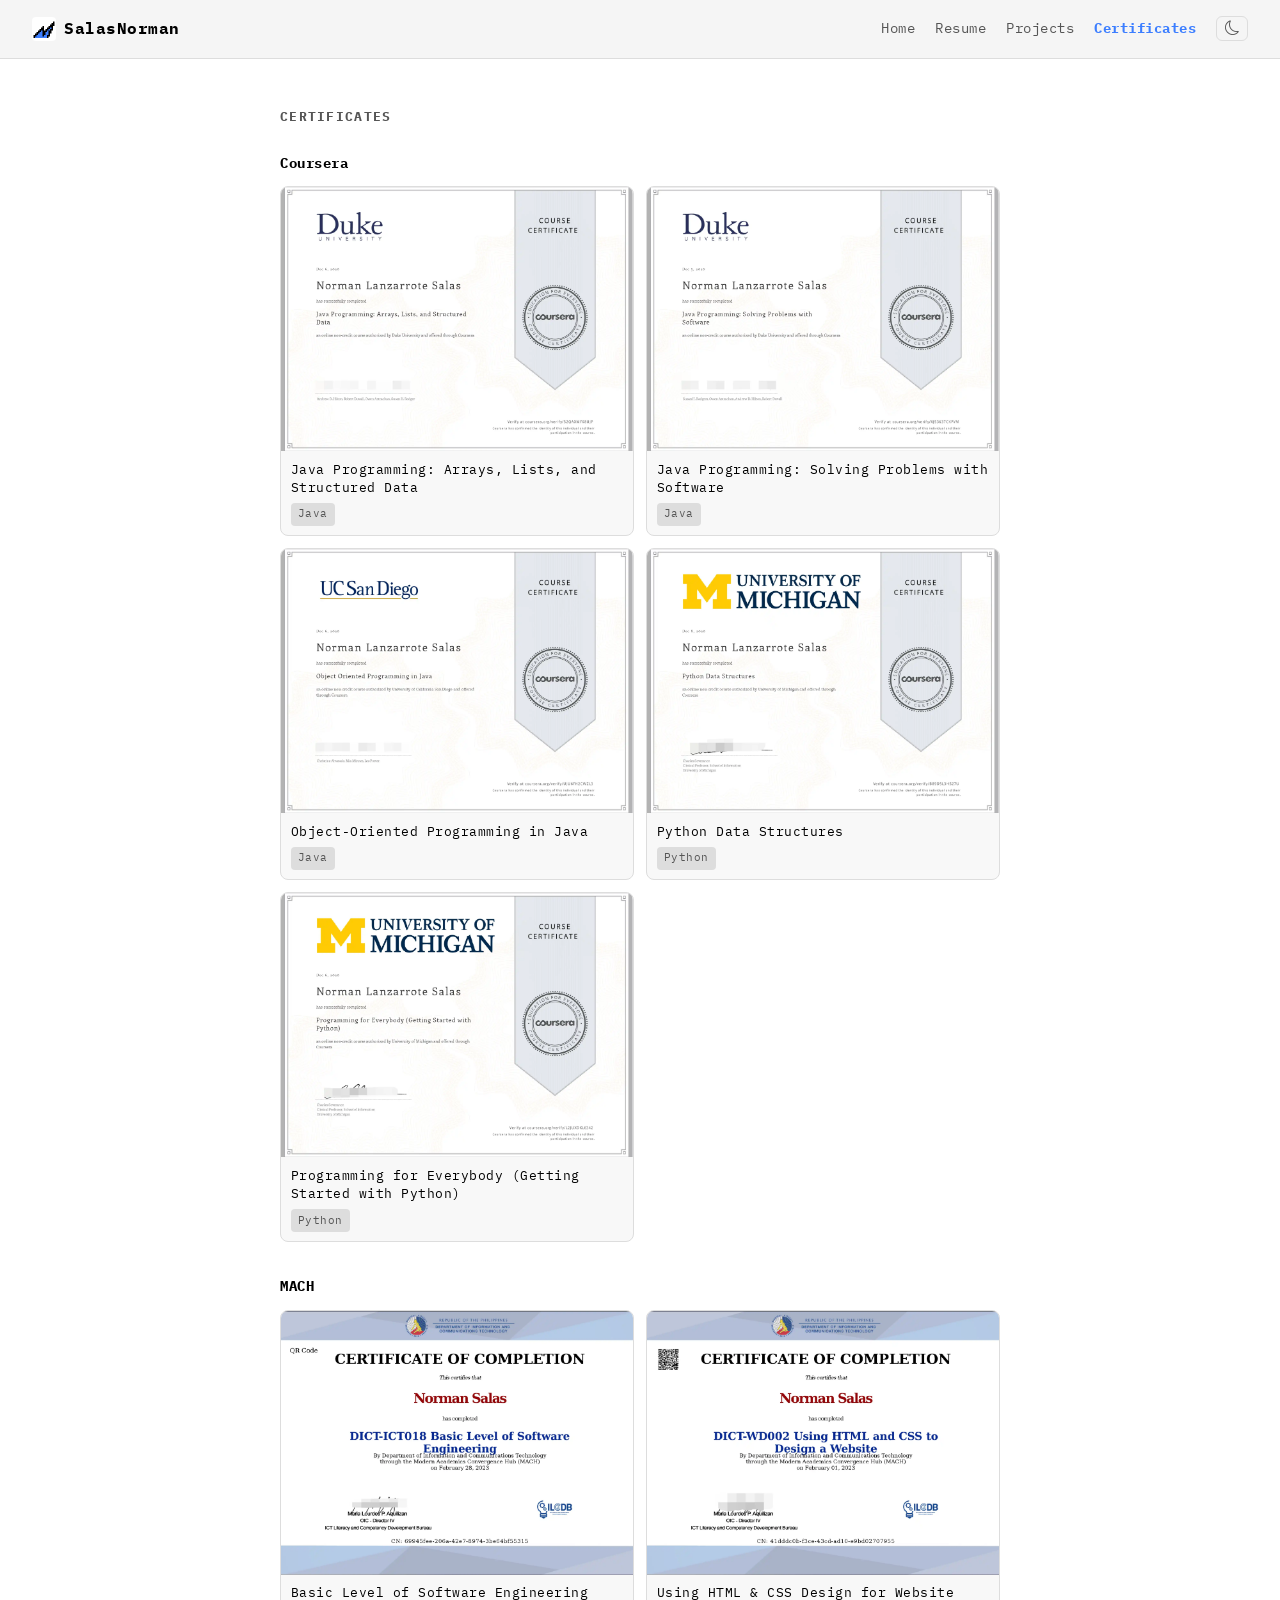
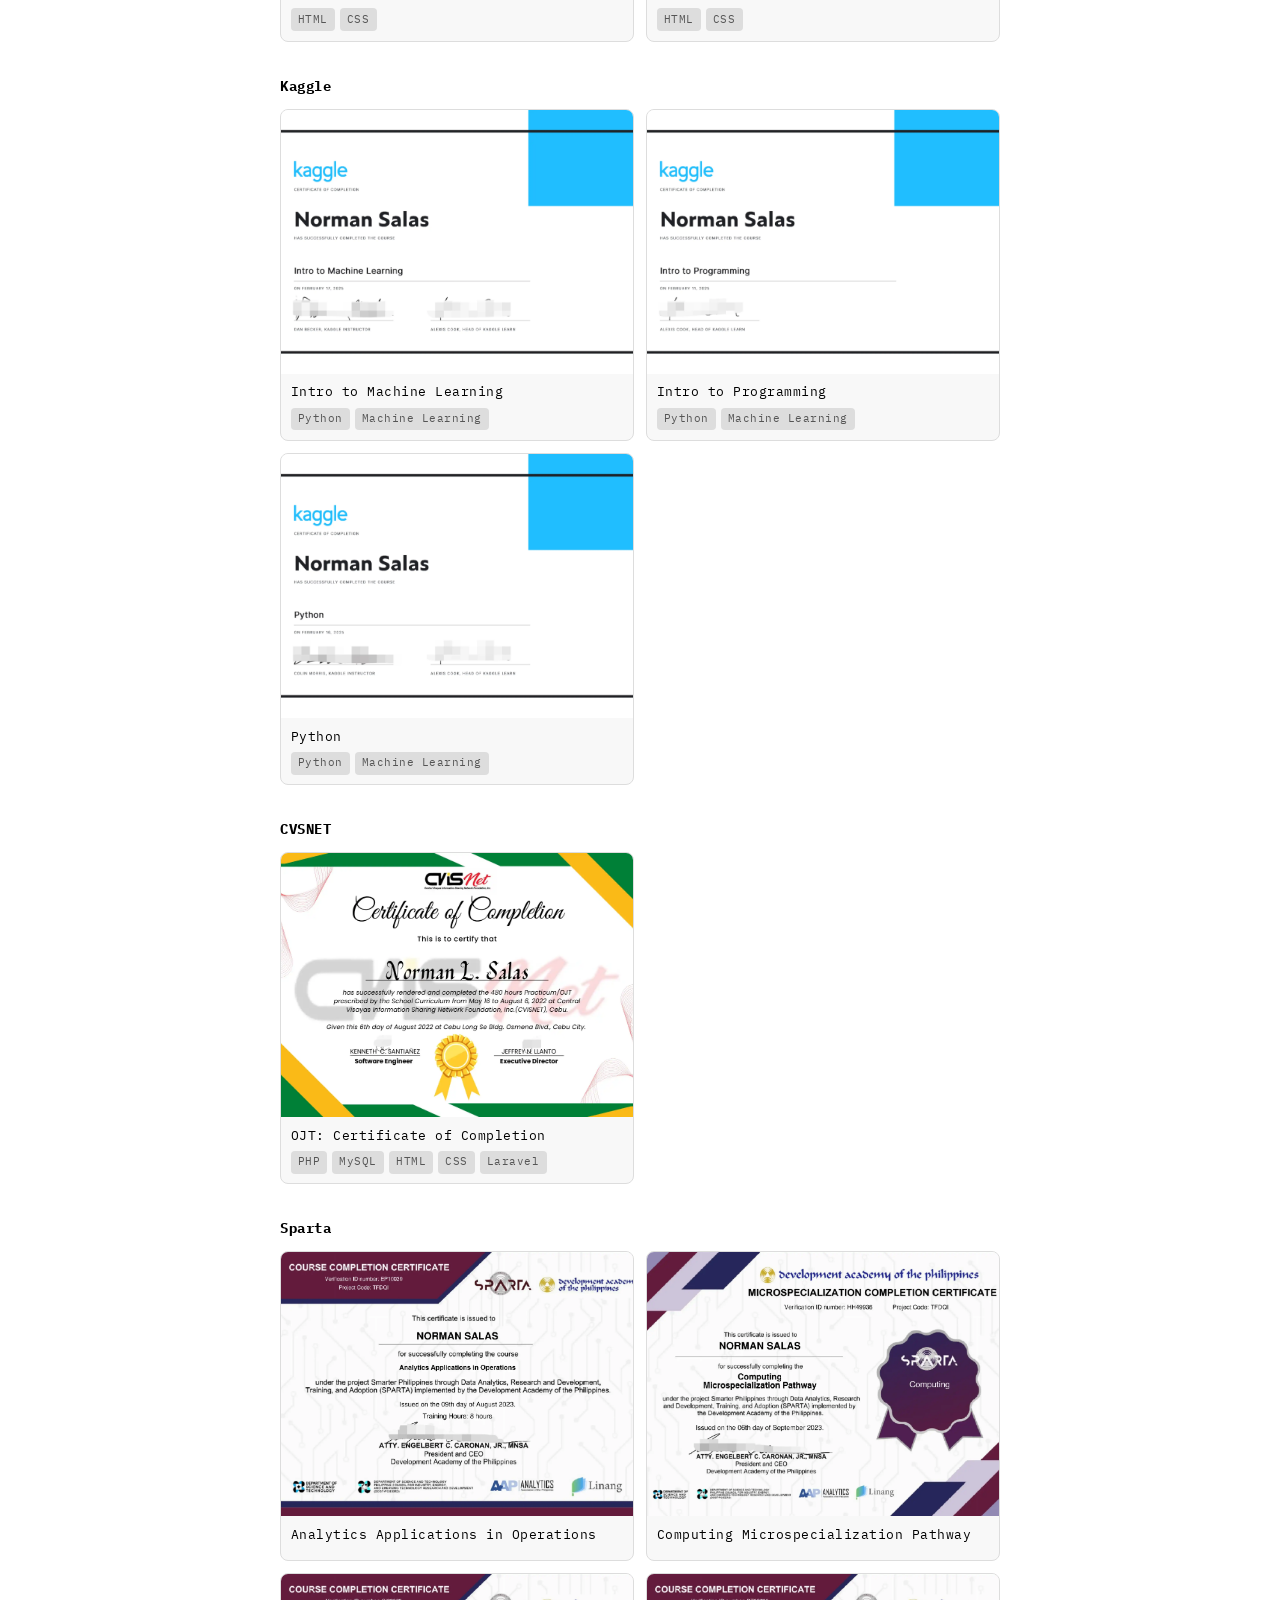
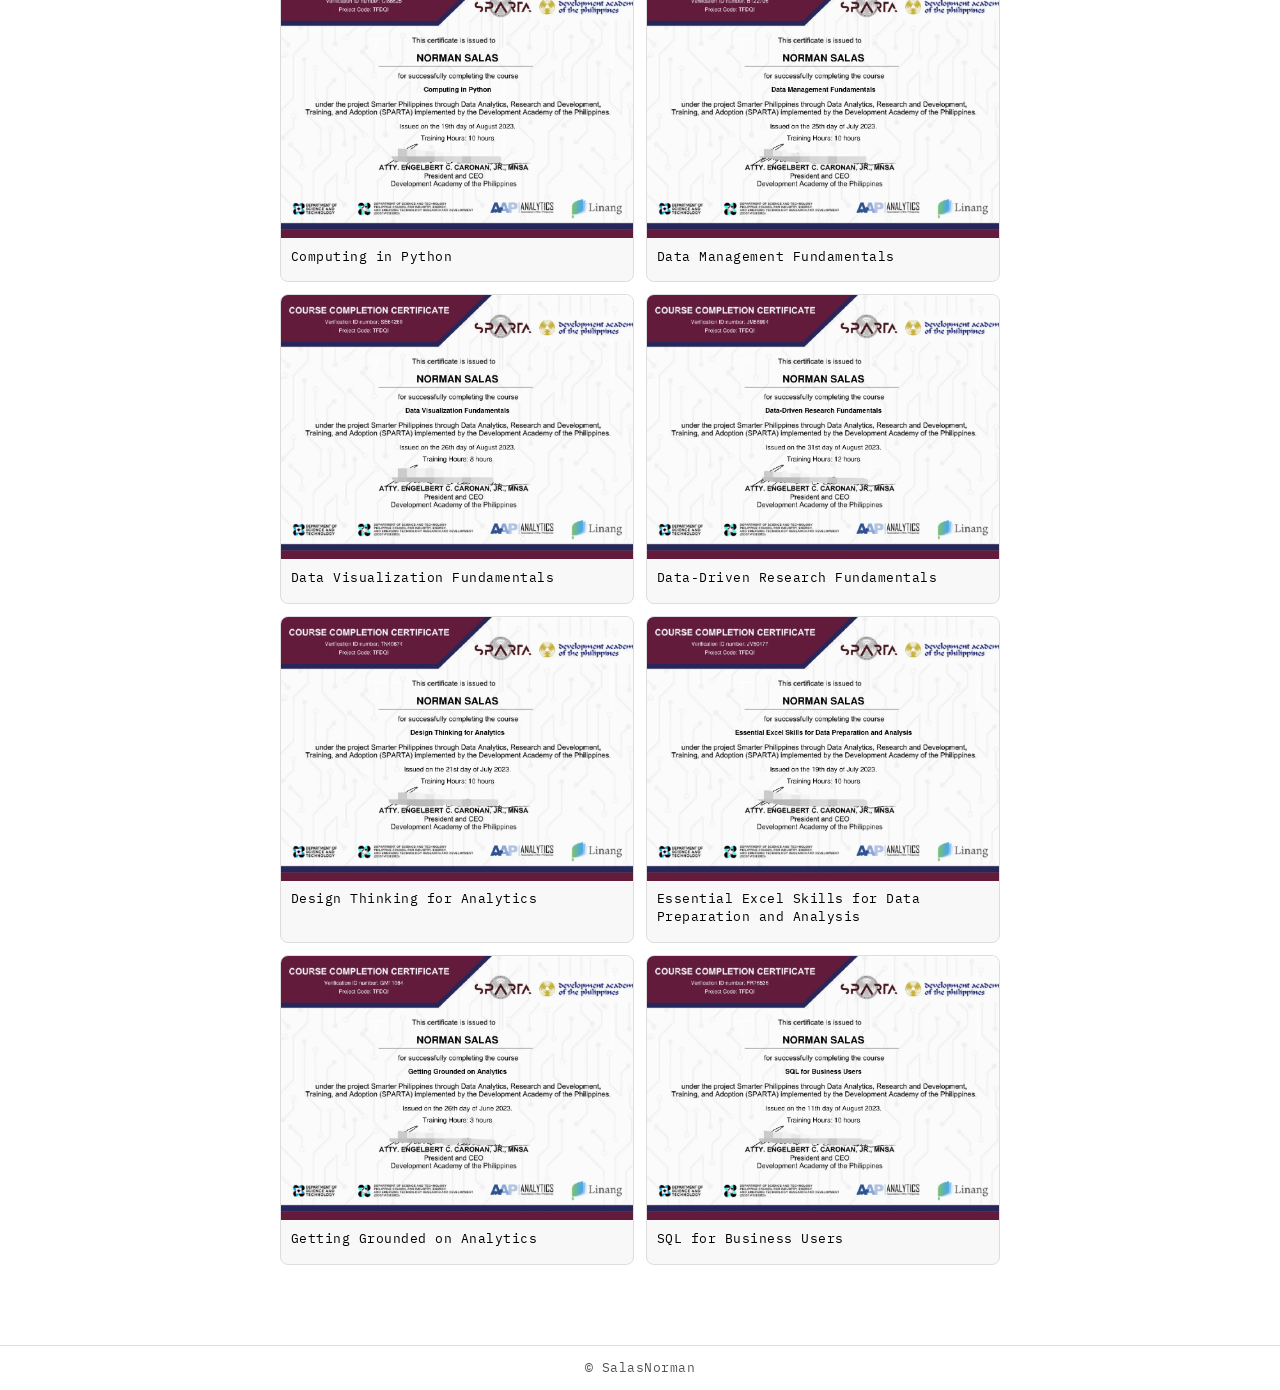
==== certificates.html @ a5ab2f5a "refactor: widen content pages to 720px, fix cert grid to 2 columns" ====
<!doctype html>
<html lang="en">
  <head>
    <meta charset="UTF-8" />
    <meta name="viewport" content="width=device-width, initial-scale=1.0" />
    <meta
      name="description"
      content="Norman Salas - Certificates. View my completed courses and certifications."
    />
    <title>Certificates — Norman Salas</title>
    <link rel="icon" type="image/png" href="assets/images/favicon.png" />
    <link rel="stylesheet" href="css/base.css" />
    <link rel="stylesheet" href="css/layout.css" />
    <link rel="stylesheet" href="css/header.css" />
    <link rel="stylesheet" href="css/footer.css" />
    <link rel="stylesheet" href="css/certificates.css" />
    <link
      rel="stylesheet"
      href="https://cdn.jsdelivr.net/npm/bootstrap-icons@1.13.1/font/bootstrap-icons.min.css"
    />
  </head>
  <body>
    <header class="header">
      <a href="index.html" class="header__logo">
        <img src="assets/images/favicon.png" alt="" class="header__logo-icon" />
        SalasNorman
      </a>
      <nav class="header__nav">
        <div class="header__nav-links">
          <a href="index.html">Home</a>
          <a href="resume.html">Resume</a>
          <a href="projects.html">Projects</a>
          <a href="certificates.html" class="active">Certificates</a>
        </div>
        <button id="theme-toggle" class="theme-toggle" aria-label="Toggle theme">
          <i id="toggle-icon" class="bi bi-sun"></i>
        </button>
        <button class="hamburger" id="hamburger" aria-label="Menu">
          <i class="bi bi-list"></i>
        </button>
      </nav>
    </header>

    <div class="layout">
      <div class="layout__inner layout__inner--wide">
        <h2 class="certificates__title">Certificates</h2>
        <div id="certificates-container"></div>
      </div>
    </div>

    <div id="lightbox" class="lightbox">
      <img id="lightbox-img" class="lightbox__image" alt="" />
    </div>

    <footer class="footer">&copy; SalasNorman</footer>
    <script type="module" src="js/main.js"></script>
  </body>
</html>
---- css/base.css ----
@font-face {
  font-family: "IBM Plex Mono";
  src: url("../assets/fonts/IBMPlexMono-Regular.ttf") format("truetype");
  font-weight: 400;
  font-style: normal;
  font-display: swap;
}

@font-face {
  font-family: "IBM Plex Mono";
  src: url("../assets/fonts/IBMPlexMono-Bold.ttf") format("truetype");
  font-weight: 700;
  font-style: normal;
  font-display: swap;
}

:root {
  --bg: #000000;
  --text: #e0e0e0;
  --text-subtle: #888888;
  --accent: #3c7eff;
  --divider: #333333;
  --header-bg: #0a0a0a;
  --card-bg: #111111;
  --shadow: 0 2px 12px rgba(0,0,0,0.3);
}

body.light {
  --bg: #ffffff;
  --text: #000000;
  --text-subtle: #555555;
  --accent: #3c7eff;
  --divider: #dddddd;
  --header-bg: #f5f5f5;
  --card-bg: #f8f8f8;
  --shadow: 0 2px 12px rgba(0,0,0,0.08);
}

* {
  box-sizing: border-box;
  margin: 0;
  padding: 0;
}

html, body {
  height: 100%;
}

body {
  display: flex;
  flex-direction: column;
  font-family: "IBM Plex Mono", system-ui, monospace;
  letter-spacing: 0.5px;
  background: var(--bg);
  color: var(--text);
  line-height: 1.6;
  transition: background 0.2s, color 0.2s;
}

a {
  color: var(--accent);
  text-decoration: none;
}

a:hover {
  text-decoration: underline;
}
---- css/layout.css ----
.layout {
  flex: 1;
  display: flex;
  flex-direction: column;
  align-items: center;
  padding: 3rem 1.5rem;
}

.layout__inner {
  width: 100%;
  max-width: 580px;
}

.layout__inner--wide {
  max-width: 720px;
}

@media (max-width: 600px) {
  .layout {
    padding: 2rem 1rem;
  }
}
---- css/header.css ----
.header {
  display: flex;
  justify-content: space-between;
  align-items: center;
  padding: 1rem 2rem;
  background: var(--header-bg);
  border-bottom: 1px solid var(--divider);
  position: relative;
}

.header__logo {
  display: flex;
  align-items: center;
  gap: 0.5rem;
  font-weight: 700;
  font-size: 1rem;
  color: var(--text);
}

.header__logo-icon {
  width: 24px;
  height: 24px;
  border-radius: 4px;
  background: #ffffff;
}

.header__nav {
  display: flex;
  align-items: center;
  gap: 0.75rem;
}

.header__nav-links {
  display: flex;
  align-items: center;
  gap: 1.25rem;
}

.header__nav-links a {
  font-size: 0.85rem;
  color: var(--text-subtle);
}

.header__nav-links a.active {
  color: var(--accent);
  font-weight: 700;
}

.theme-toggle {
  background: none;
  border: 1px solid var(--divider);
  border-radius: 6px;
  padding: 4px 8px;
  cursor: pointer;
  color: var(--text-subtle);
  font-size: 0.9rem;
  line-height: 1;
  margin-left: 0.5rem;
  transition: border-color 0.2s;
}

.theme-toggle:hover {
  border-color: var(--accent);
}

.hamburger {
  display: none;
  background: none;
  border: 1px solid var(--divider);
  border-radius: 6px;
  padding: 4px 8px;
  cursor: pointer;
  color: var(--text-subtle);
  font-size: 1.1rem;
  line-height: 1;
  transition: border-color 0.2s;
}

.hamburger:hover {
  border-color: var(--accent);
}

@media (max-width: 600px) {
  .header {
    padding: 0.75rem 1rem;
  }

  .header__nav {
    gap: 0.5rem;
  }

  .header__nav-links {
    display: none;
    position: absolute;
    top: 100%;
    right: 0;
    background: var(--header-bg);
    border: 1px solid var(--divider);
    border-radius: 8px;
    padding: 0.5rem;
    flex-direction: column;
    gap: 0.25rem;
    min-width: 140px;
    z-index: 100;
  }

  .nav-open .header__nav-links {
    display: flex;
  }

  .header__nav-links a {
    display: block;
    padding: 0.5rem 0.75rem;
    border-radius: 4px;
  }

  .header__nav-links a:hover {
    background: var(--divider);
  }

  .hamburger {
    display: block;
  }
}
---- css/footer.css ----
.footer {
  text-align: center;
  padding: 0.75rem 1rem;
  font-size: 0.8rem;
  color: var(--text-subtle);
  border-top: 1px solid var(--divider);
}
---- css/certificates.css ----
.certificates__title {
  font-size: 0.8rem;
  text-transform: uppercase;
  letter-spacing: 0.1em;
  color: var(--text-subtle);
  margin-bottom: 1.5rem;
}

.certificates__group {
  margin-bottom: 2rem;
}

.certificates__org-title {
  font-size: 0.9rem;
  font-weight: 700;
  margin-bottom: 0.75rem;
  color: var(--text);
}

.certificates__grid {
  display: grid;
  grid-template-columns: repeat(2, 1fr);
  gap: 0.75rem;
}

.certificate {
  background: var(--card-bg);
  border: 1px solid var(--divider);
  border-radius: 8px;
  overflow: hidden;
  transition: border-color 0.2s;
}

.certificate:hover {
  border-color: var(--accent);
}

.certificate__image {
  width: 100%;
  display: block;
  cursor: pointer;
  aspect-ratio: 4 / 3;
  object-fit: cover;
}

.certificate__info {
  padding: 0.6rem;
}

.certificate__name {
  font-size: 0.8rem;
  font-weight: 400;
  line-height: 1.4;
  margin-bottom: 0.4rem;
}

.certificate__tags {
  display: flex;
  flex-wrap: wrap;
  gap: 0.3rem;
}

.certificate__tag {
  background: var(--divider);
  padding: 0.15rem 0.45rem;
  border-radius: 4px;
  font-size: 0.7rem;
  color: var(--text-subtle);
}

/* Lightbox */
.lightbox {
  display: none;
  position: fixed;
  inset: 0;
  z-index: 1000;
  background: rgba(0, 0, 0, 0.85);
  justify-content: center;
  align-items: center;
  cursor: pointer;
}

.lightbox--open {
  display: flex;
}

.lightbox__image {
  max-width: 90vw;
  max-height: 90vh;
  object-fit: contain;
  border-radius: 4px;
}

@media (max-width: 600px) {
  .certificates__grid {
    grid-template-columns: repeat(2, 1fr);
  }
}
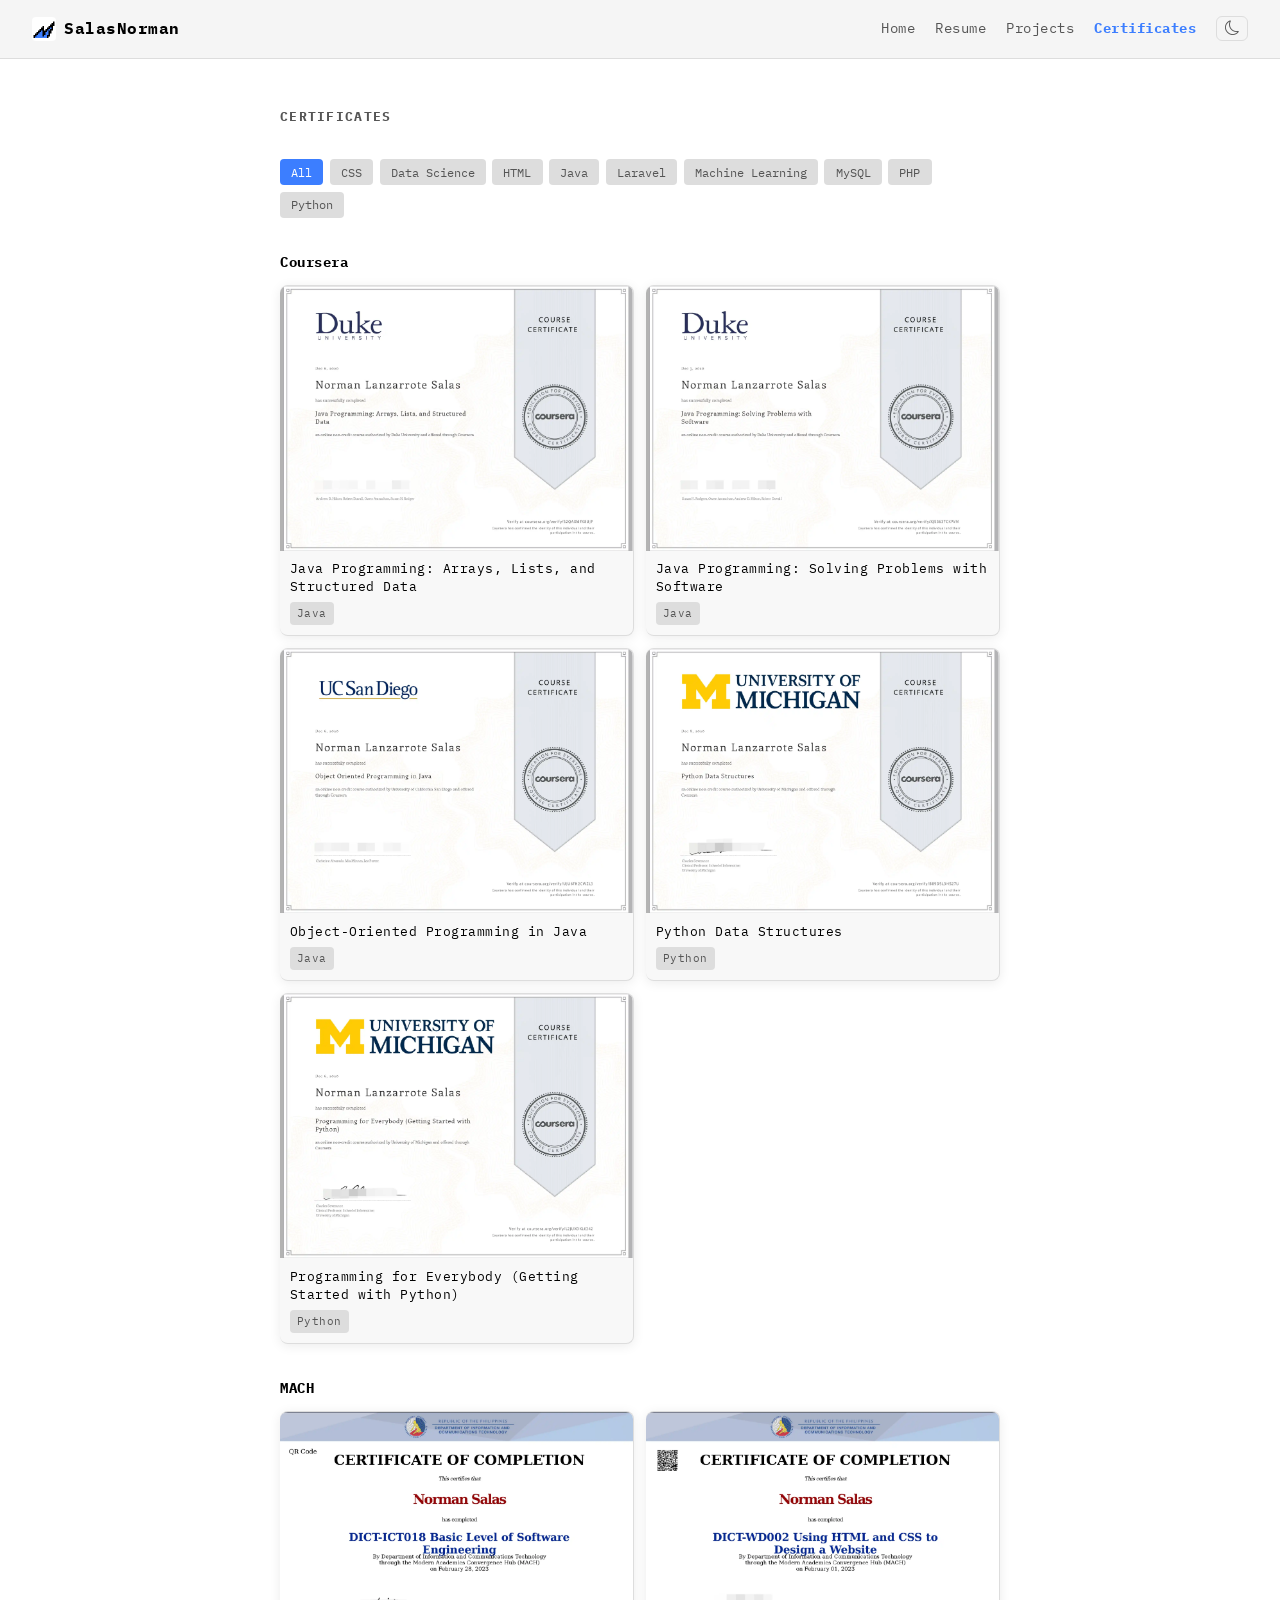
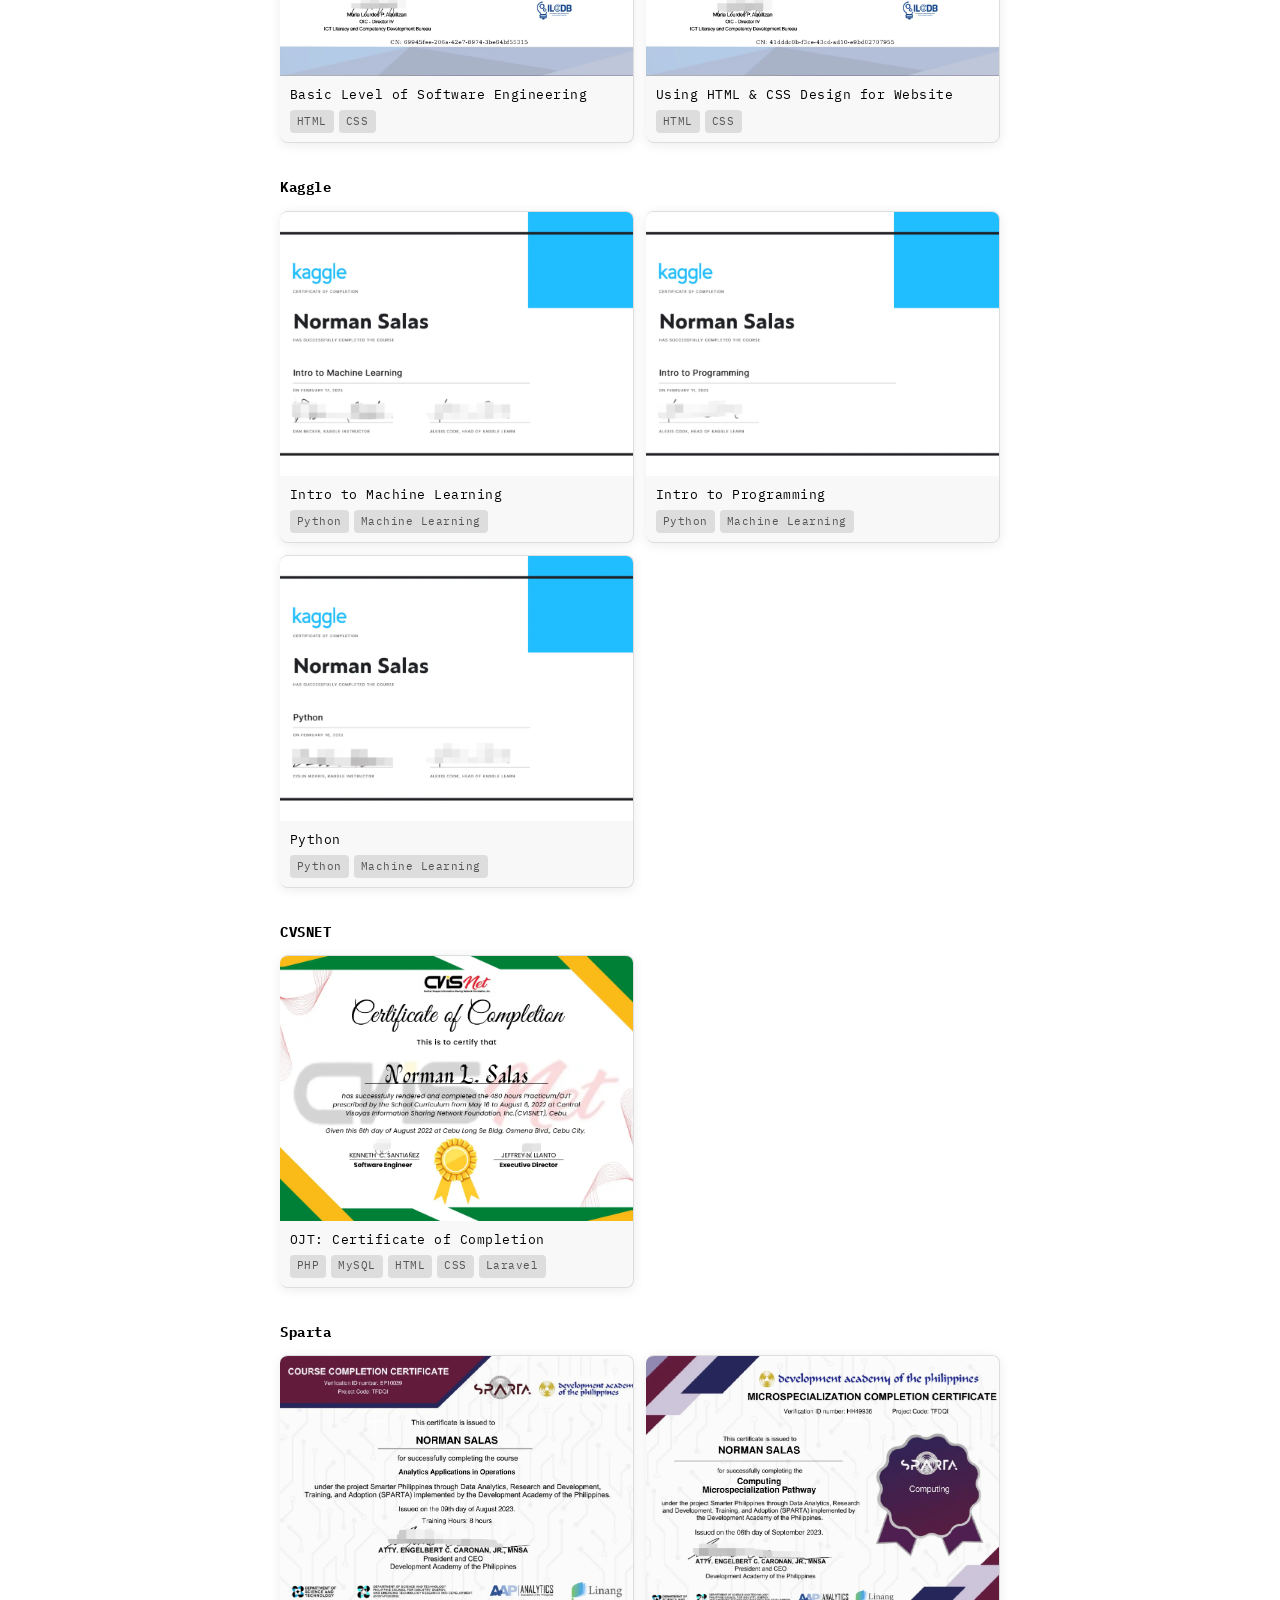
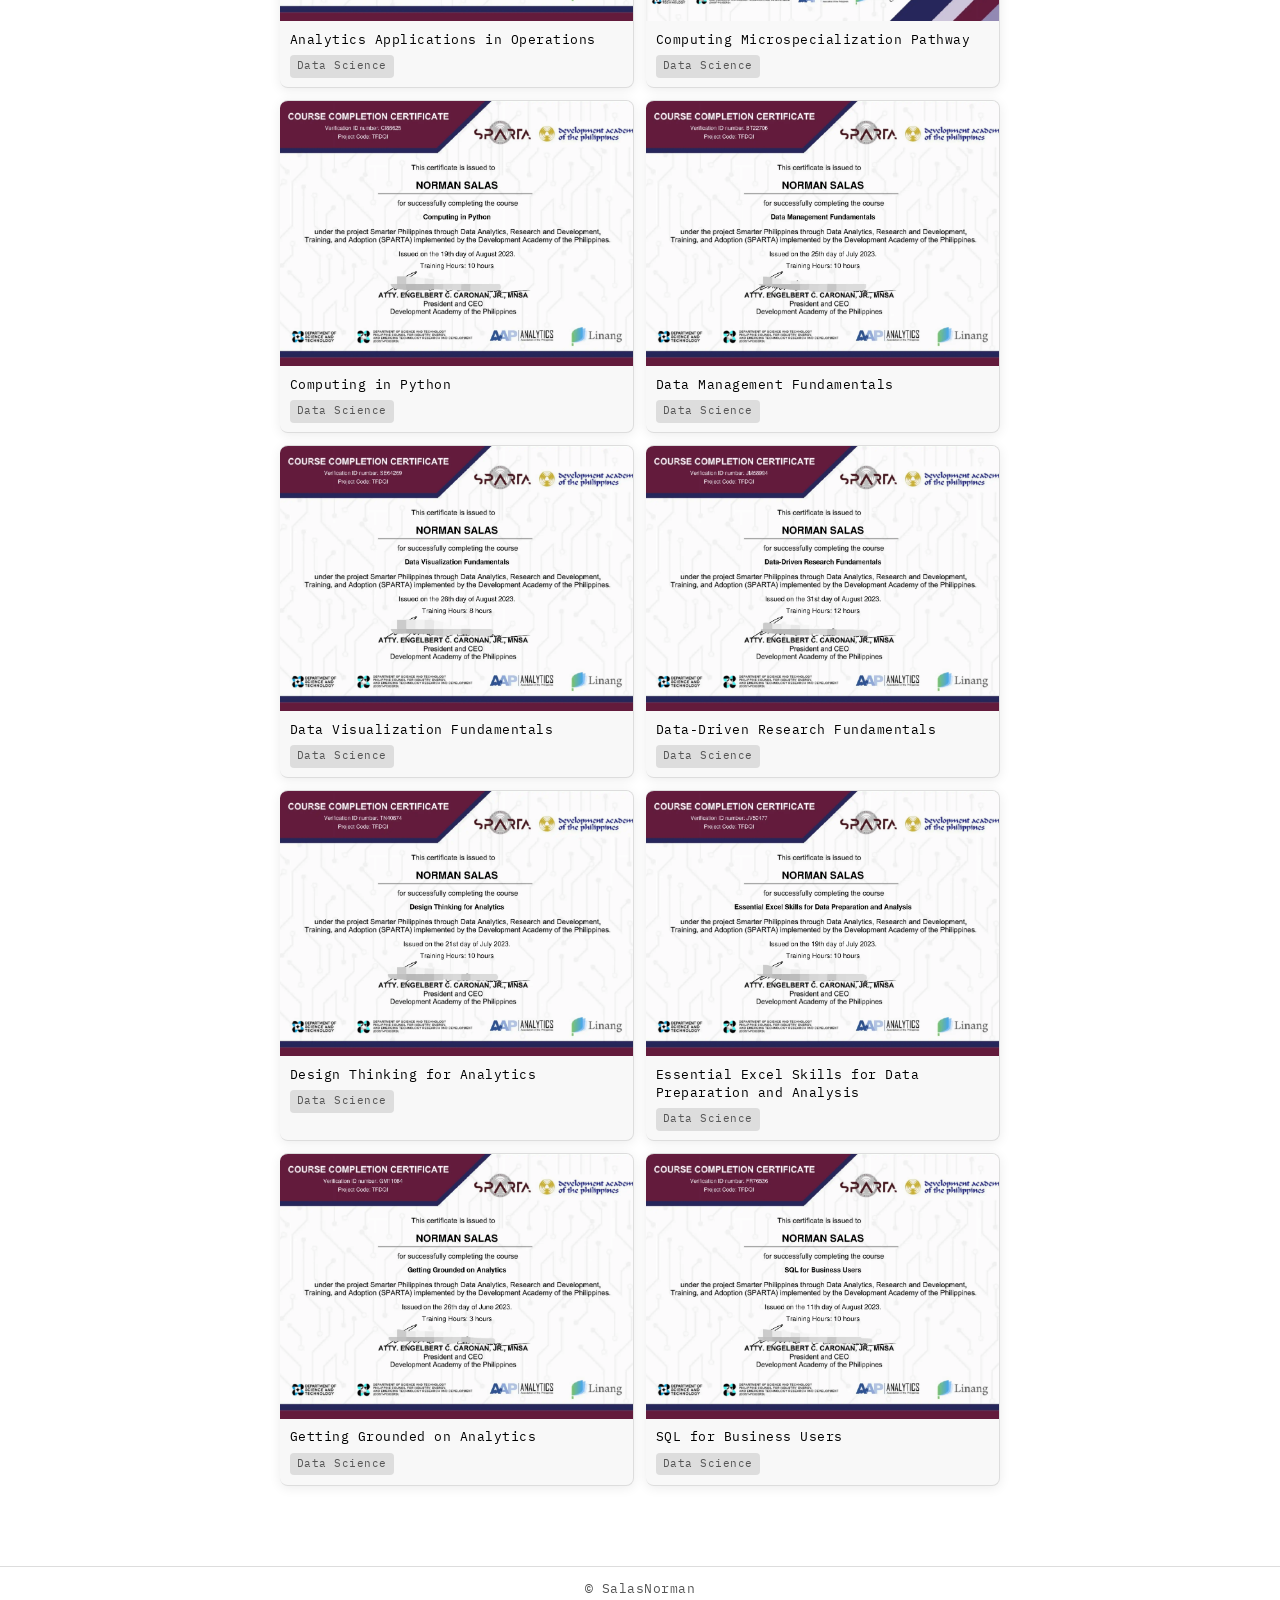
==== commit d34b7868: "feat: add sticky filter tags to certificate page" ====
--- a/certificates.html
+++ b/certificates.html
@@ -44,6 +44,7 @@
     <div class="layout">
       <div class="layout__inner layout__inner--wide">
         <h2 class="certificates__title">Certificates</h2>
+        <div id="certificates-filter" class="certificates__filter"></div>
         <div id="certificates-container"></div>
       </div>
     </div>
--- a/css/base.css
+++ b/css/base.css
@@ -23,6 +23,13 @@
   --header-bg: #0a0a0a;
   --card-bg: #111111;
   --shadow: 0 2px 12px rgba(0,0,0,0.3);
+}
+
+.card {
+  background: var(--card-bg);
+  border-radius: 8px;
+  box-shadow: var(--shadow);
+  border-left: 4px solid var(--accent);
 }
 
 body.light {
--- a/css/certificates.css
+++ b/css/certificates.css
@@ -24,9 +24,8 @@
 }
 
 .certificate {
-  background: var(--card-bg);
   border: 1px solid var(--divider);
-  border-radius: 8px;
+  border-left: none;
   overflow: hidden;
   transition: border-color 0.2s;
 }
@@ -52,6 +51,45 @@
   font-weight: 400;
   line-height: 1.4;
   margin-bottom: 0.4rem;
+}
+
+/* Filter bar */
+.certificates__filter {
+  position: sticky;
+  top: 0;
+  z-index: 10;
+  display: flex;
+  flex-wrap: wrap;
+  gap: 0.4rem;
+  margin-bottom: 1.5rem;
+  padding: 0.5rem 0;
+  background: var(--bg);
+}
+
+.certificates__filter-btn {
+  background: var(--divider);
+  border: none;
+  border-radius: 4px;
+  padding: 0.35rem 0.7rem;
+  font-size: 0.75rem;
+  font-family: inherit;
+  color: var(--text-subtle);
+  cursor: pointer;
+  transition: background 0.2s, color 0.2s;
+}
+
+.certificates__filter-btn:hover {
+  background: var(--accent);
+  color: #ffffff;
+}
+
+.certificates__filter-btn.active {
+  background: var(--accent);
+  color: #ffffff;
+}
+
+.certificate--hidden {
+  display: none;
 }
 
 .certificate__tags {
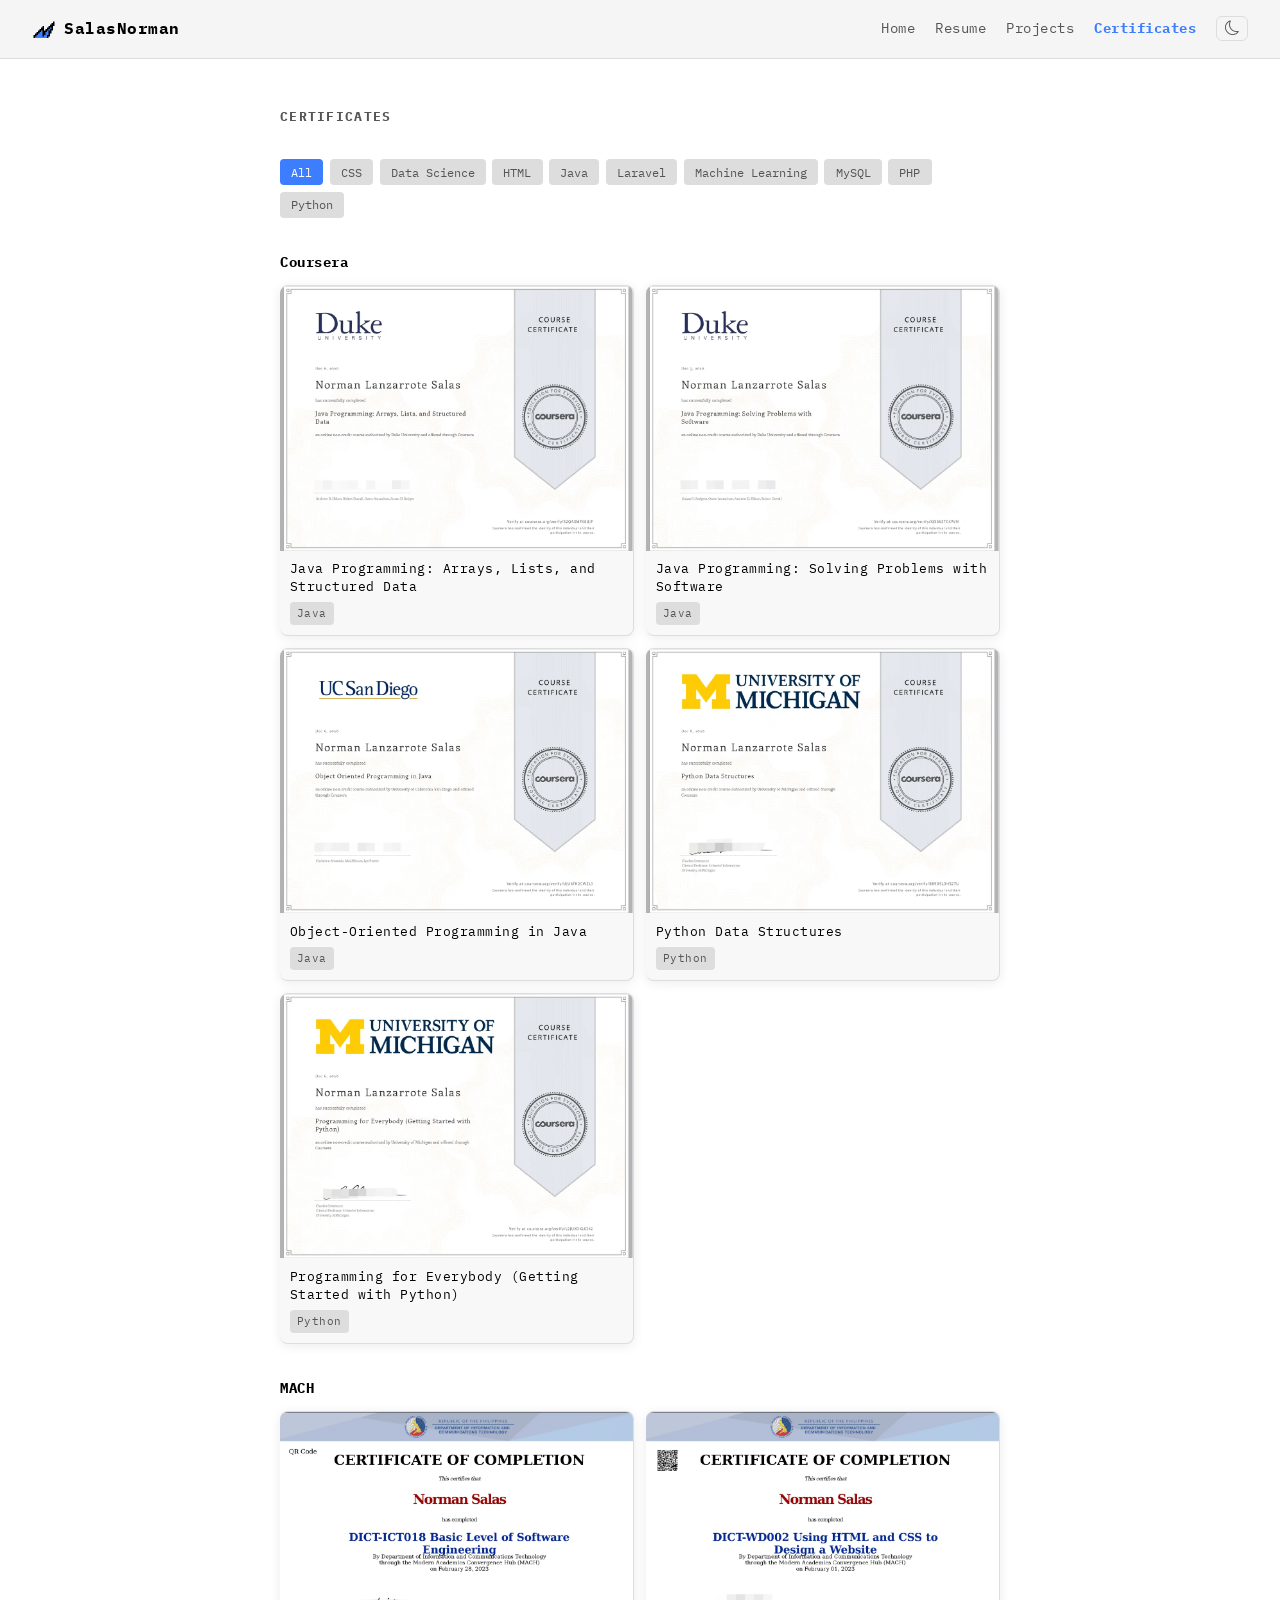
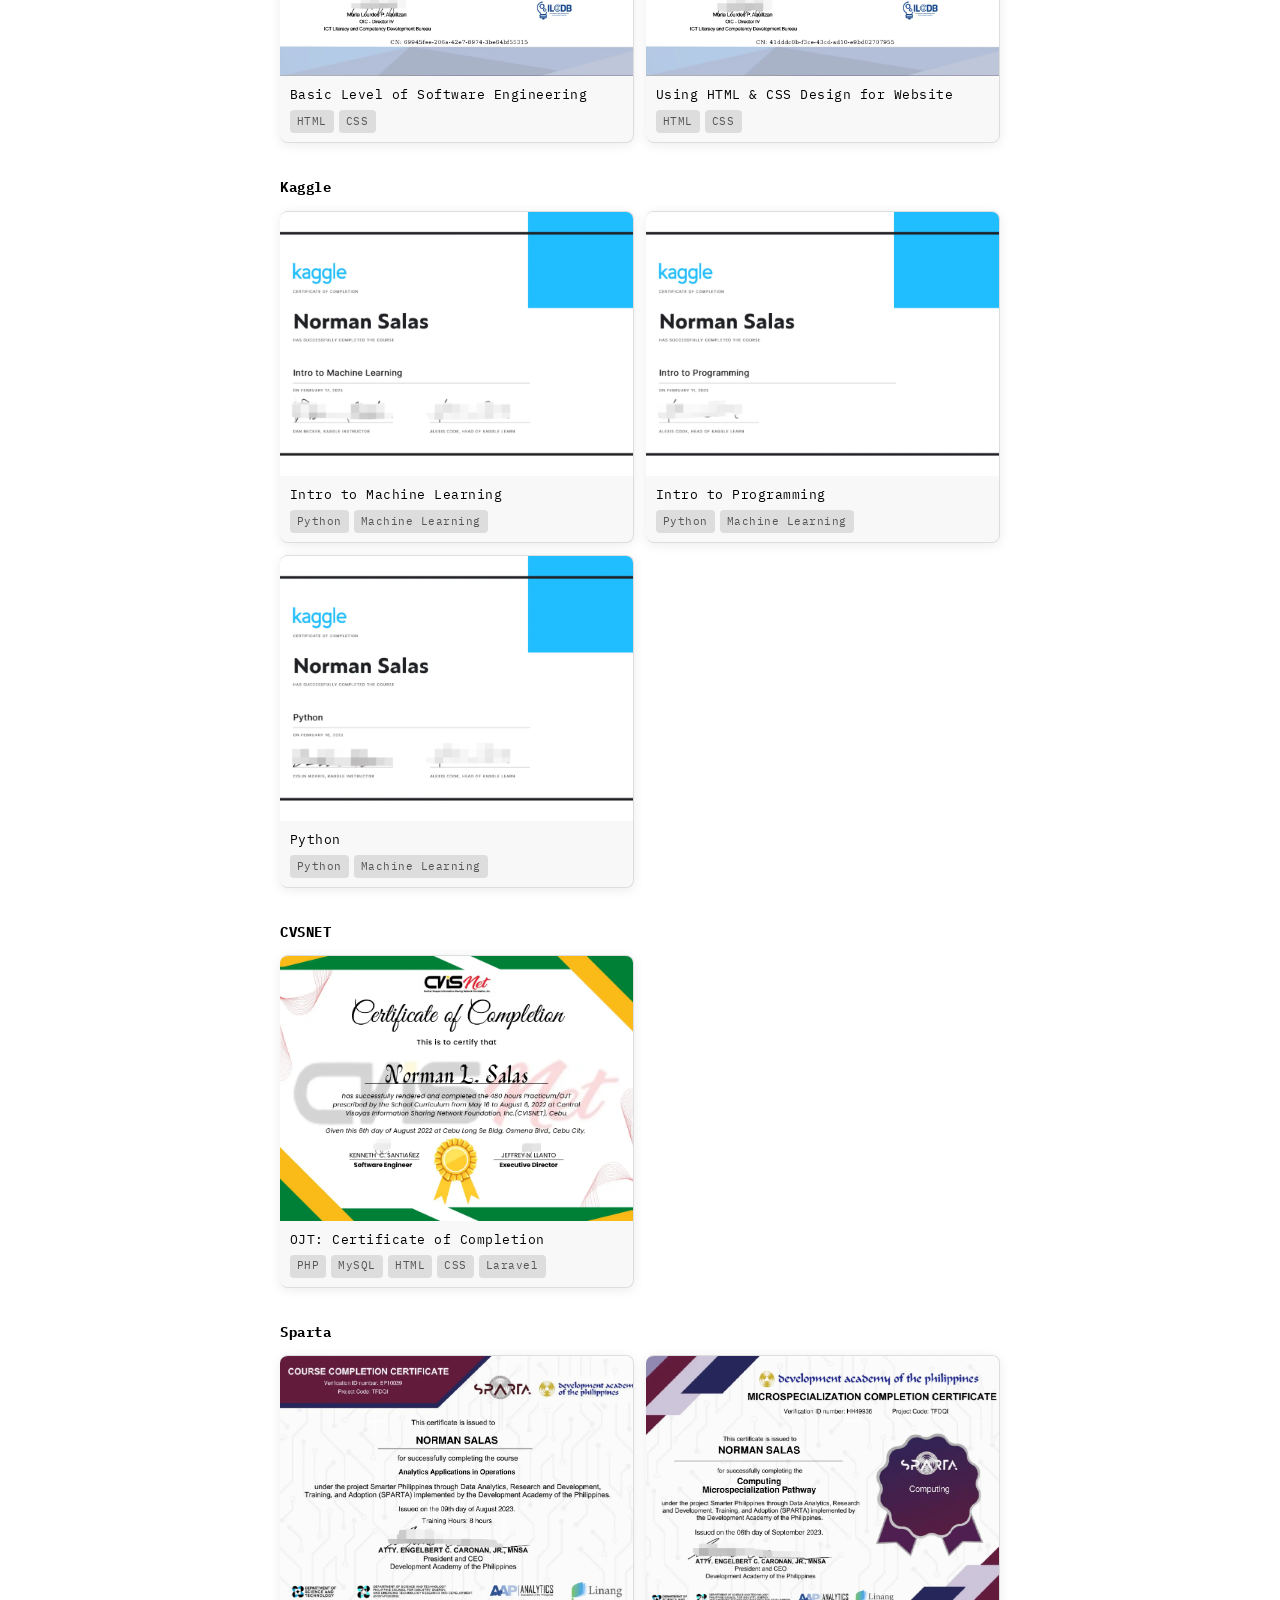
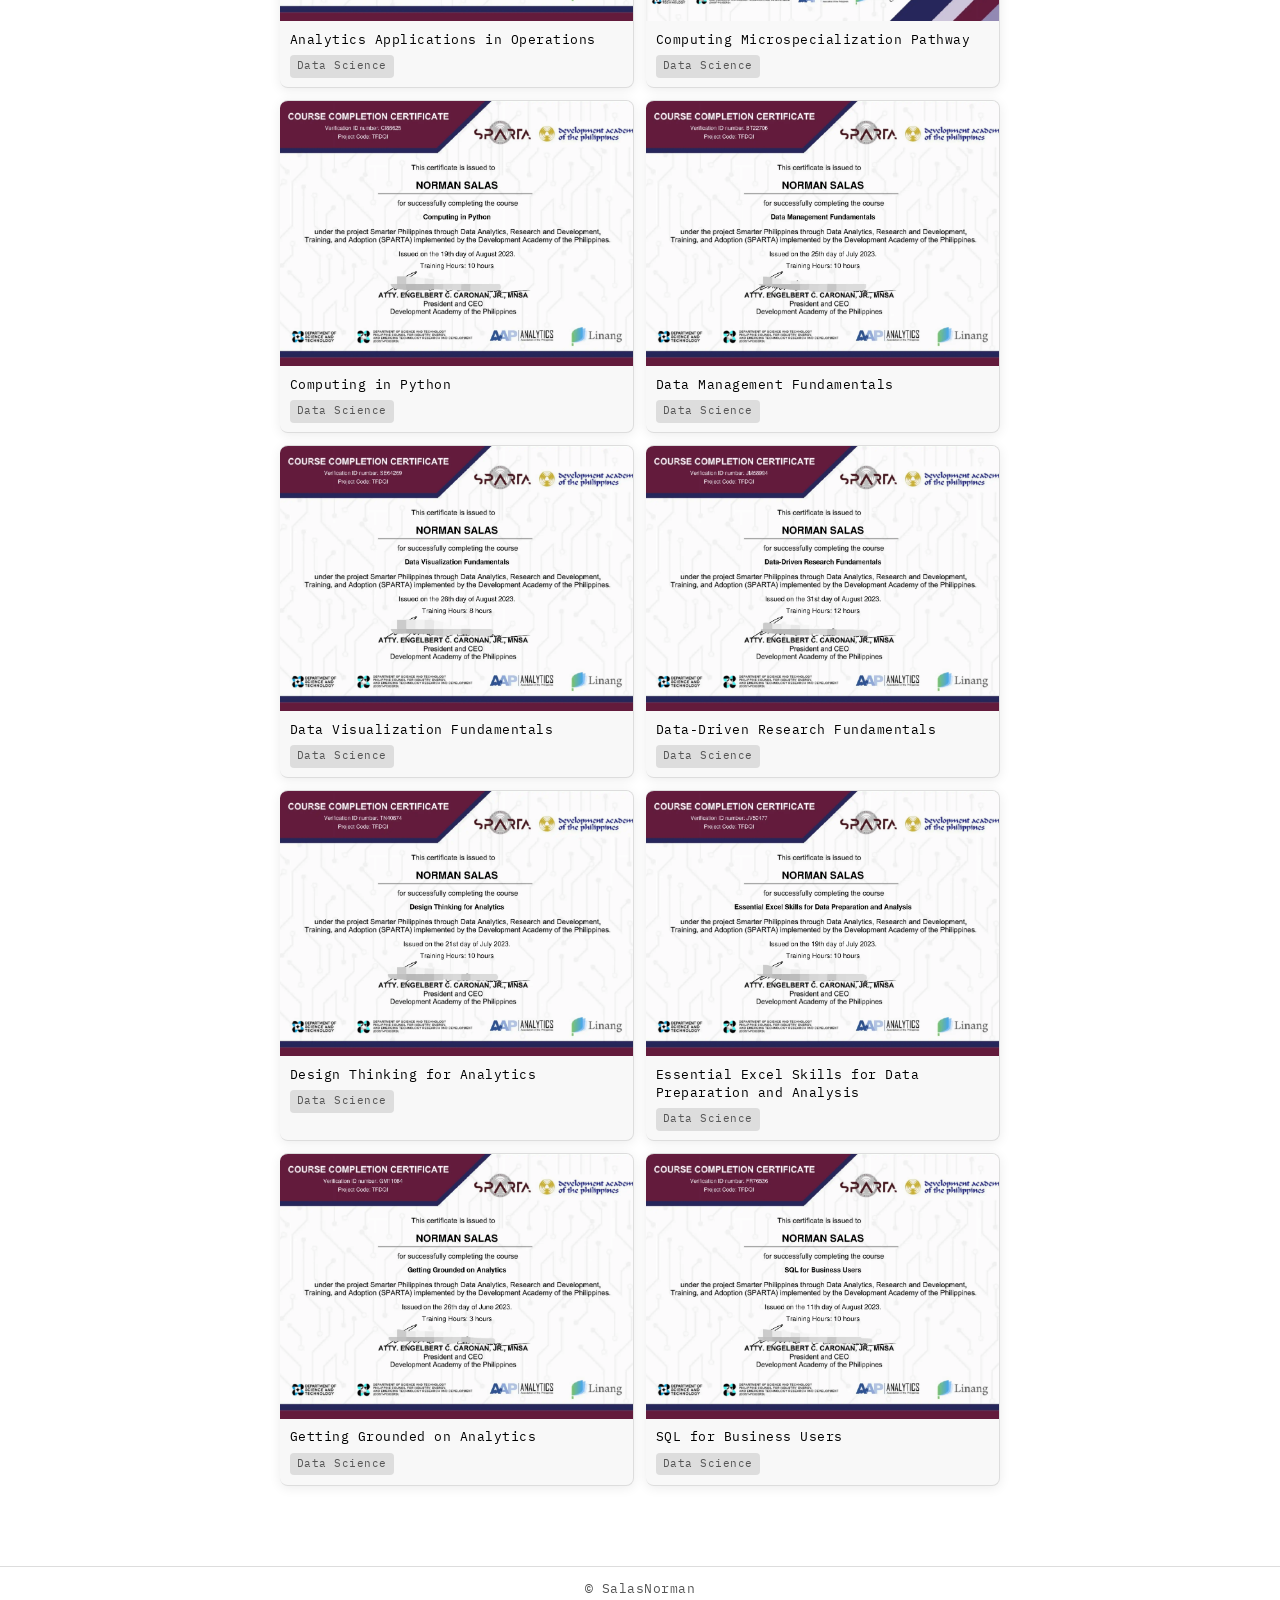
==== commit 31a0b53a: "feat: load resume data from JSON, unify all page titles" ====
--- a/certificates.html
+++ b/certificates.html
@@ -7,7 +7,7 @@
       name="description"
       content="Norman Salas - Certificates. View my completed courses and certifications."
     />
-    <title>Certificates — Norman Salas</title>
+    <title>SalasNorman Portfolio</title>
     <link rel="icon" type="image/png" href="assets/images/favicon.png" />
     <link rel="stylesheet" href="css/base.css" />
     <link rel="stylesheet" href="css/layout.css" />
--- a/css/base.css
+++ b/css/base.css
@@ -30,6 +30,12 @@
   border-radius: 8px;
   box-shadow: var(--shadow);
   border-left: 4px solid var(--accent);
+  transition: transform 0.2s, box-shadow 0.2s;
+}
+
+.card:hover {
+  transform: scale(1.03);
+  box-shadow: 0 4px 20px rgba(0, 0, 0, 0.4);
 }
 
 body.light {
--- a/css/header.css
+++ b/css/header.css
@@ -21,7 +21,7 @@
   width: 24px;
   height: 24px;
   border-radius: 4px;
-  background: #ffffff;
+  background: #f5f5f5;
 }
 
 .header__nav {
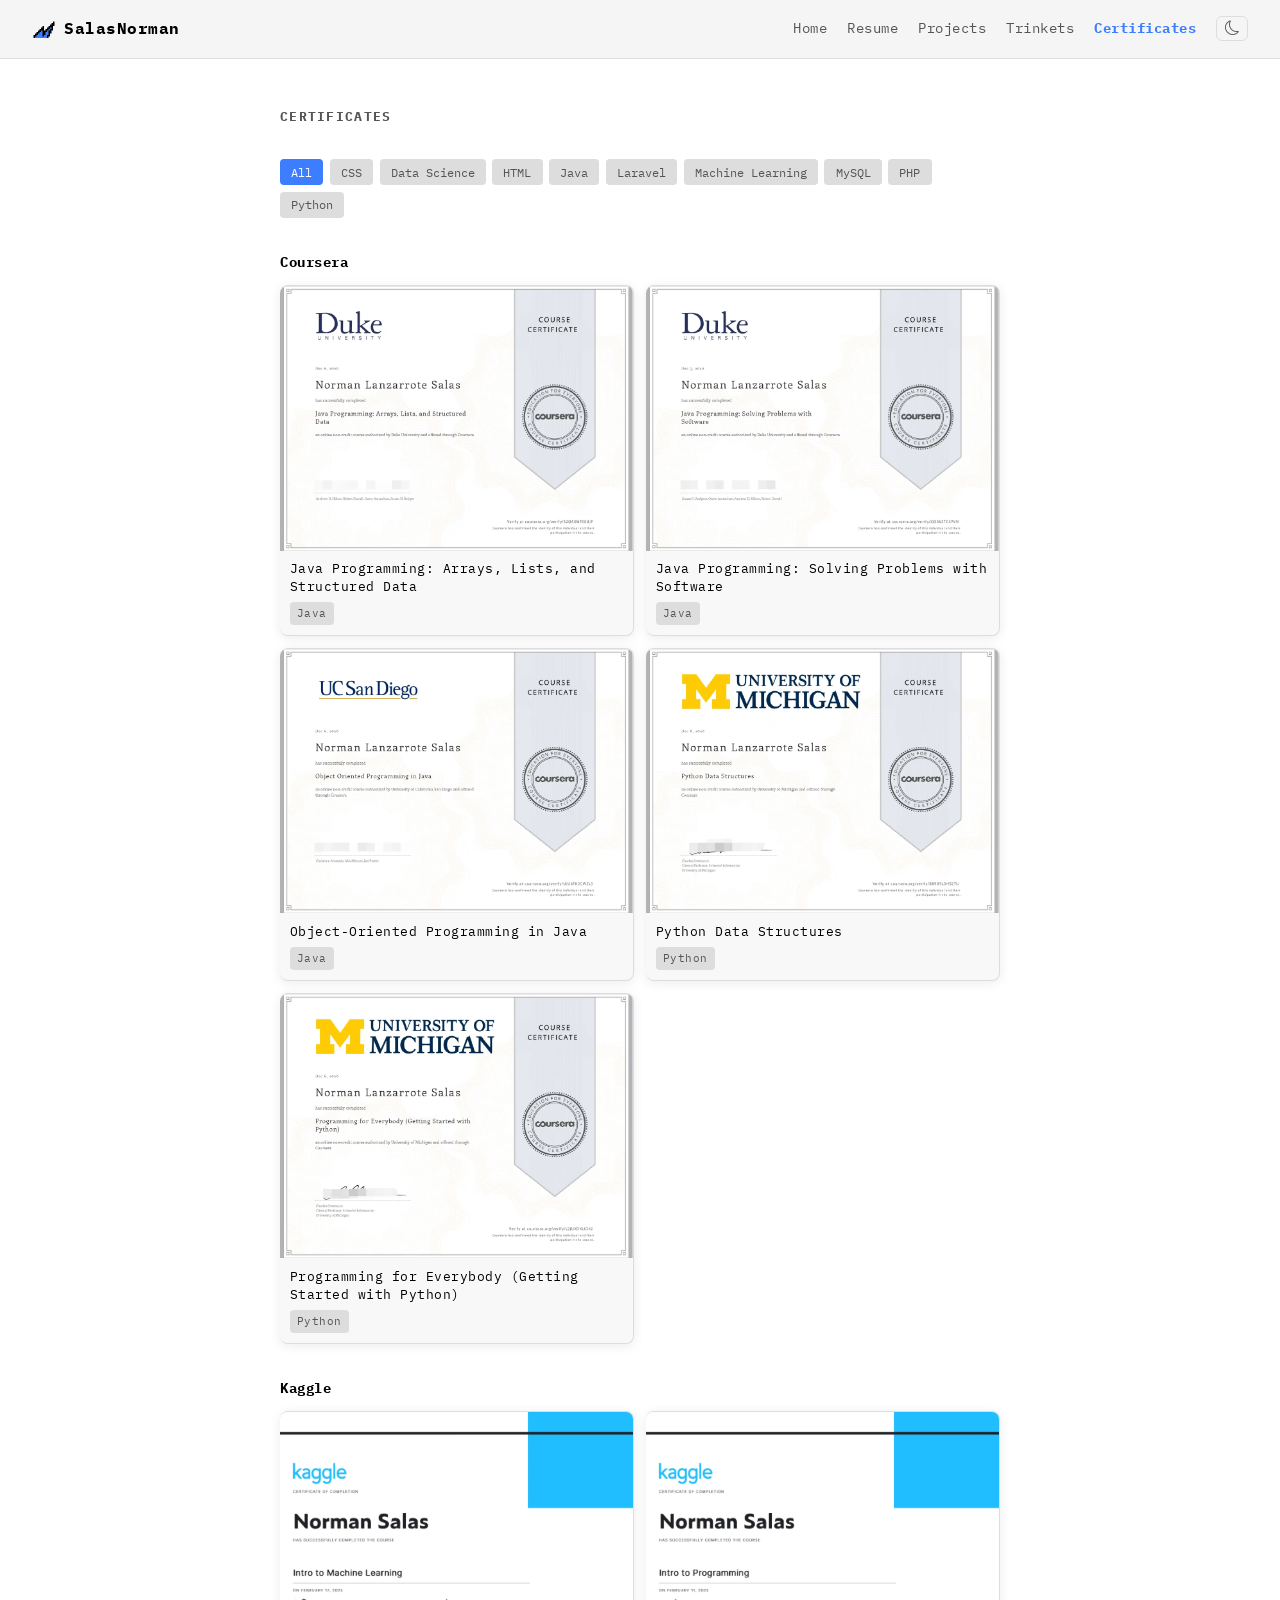
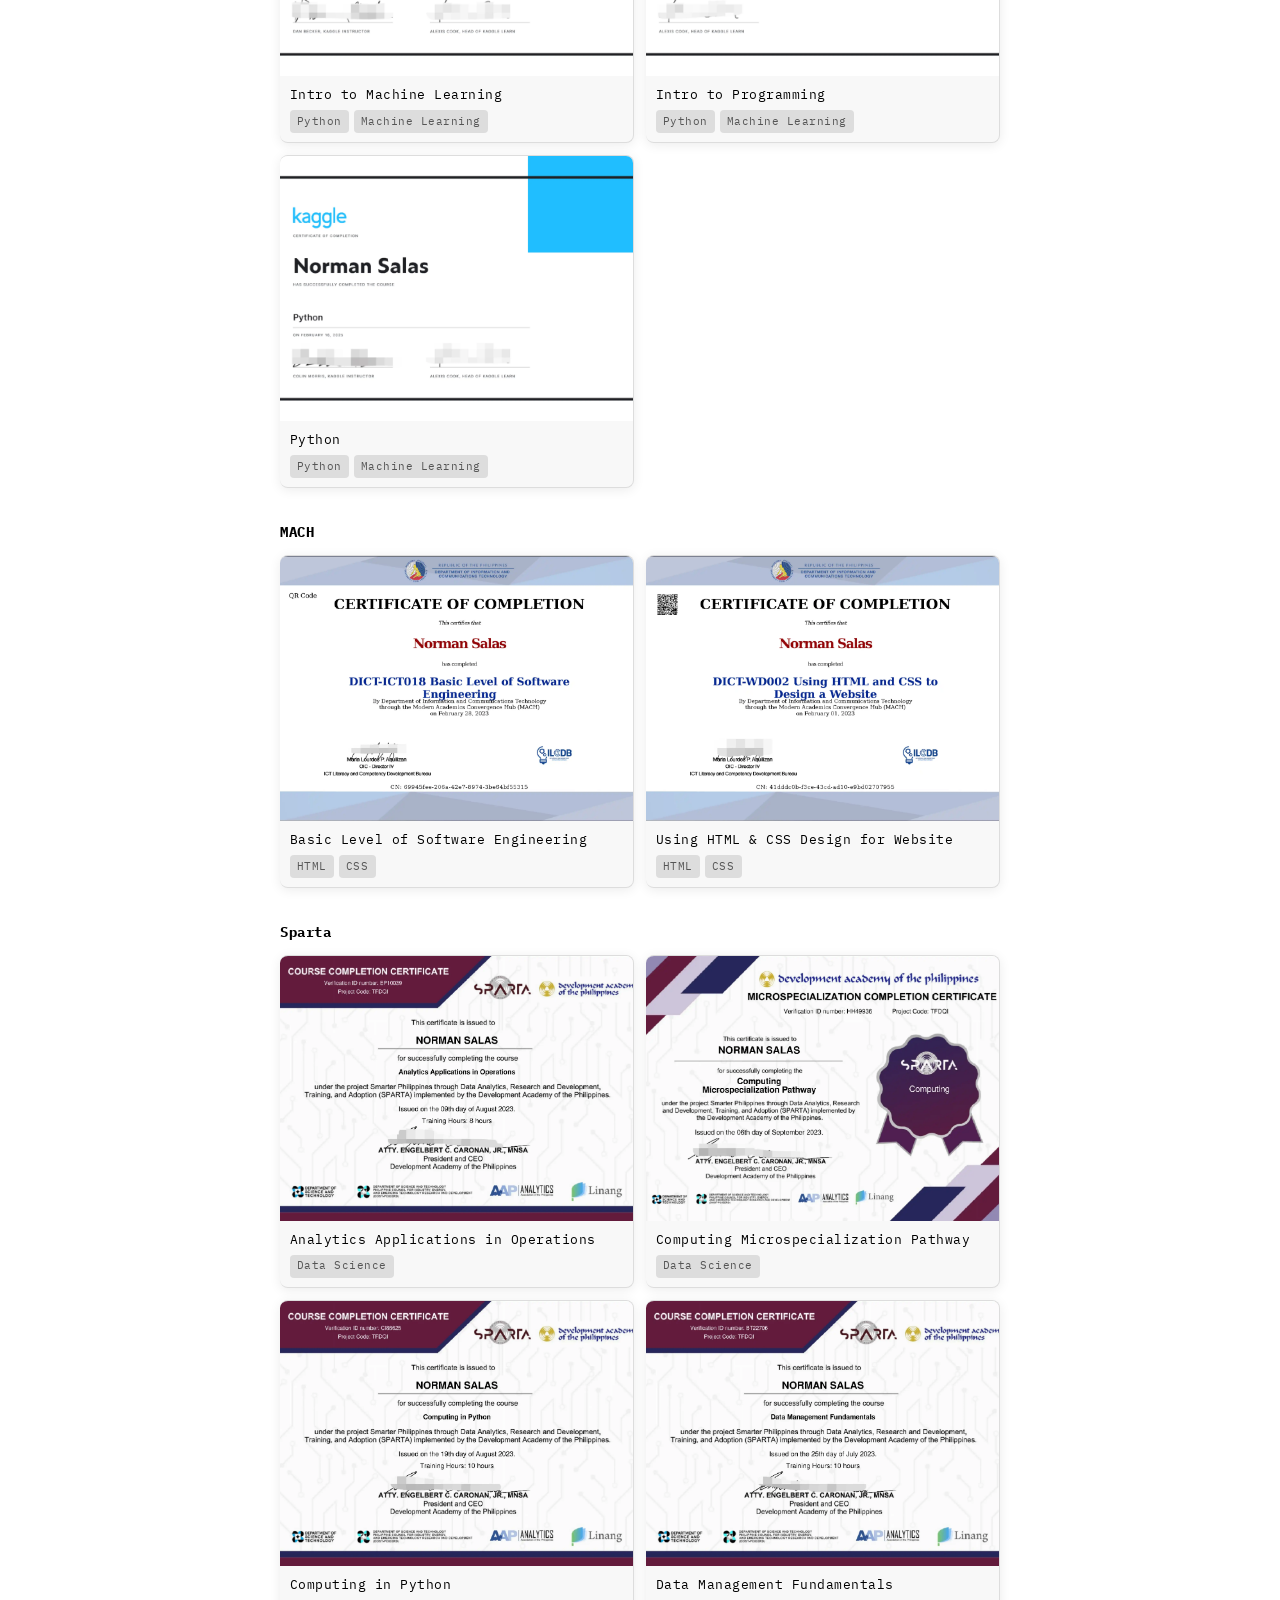
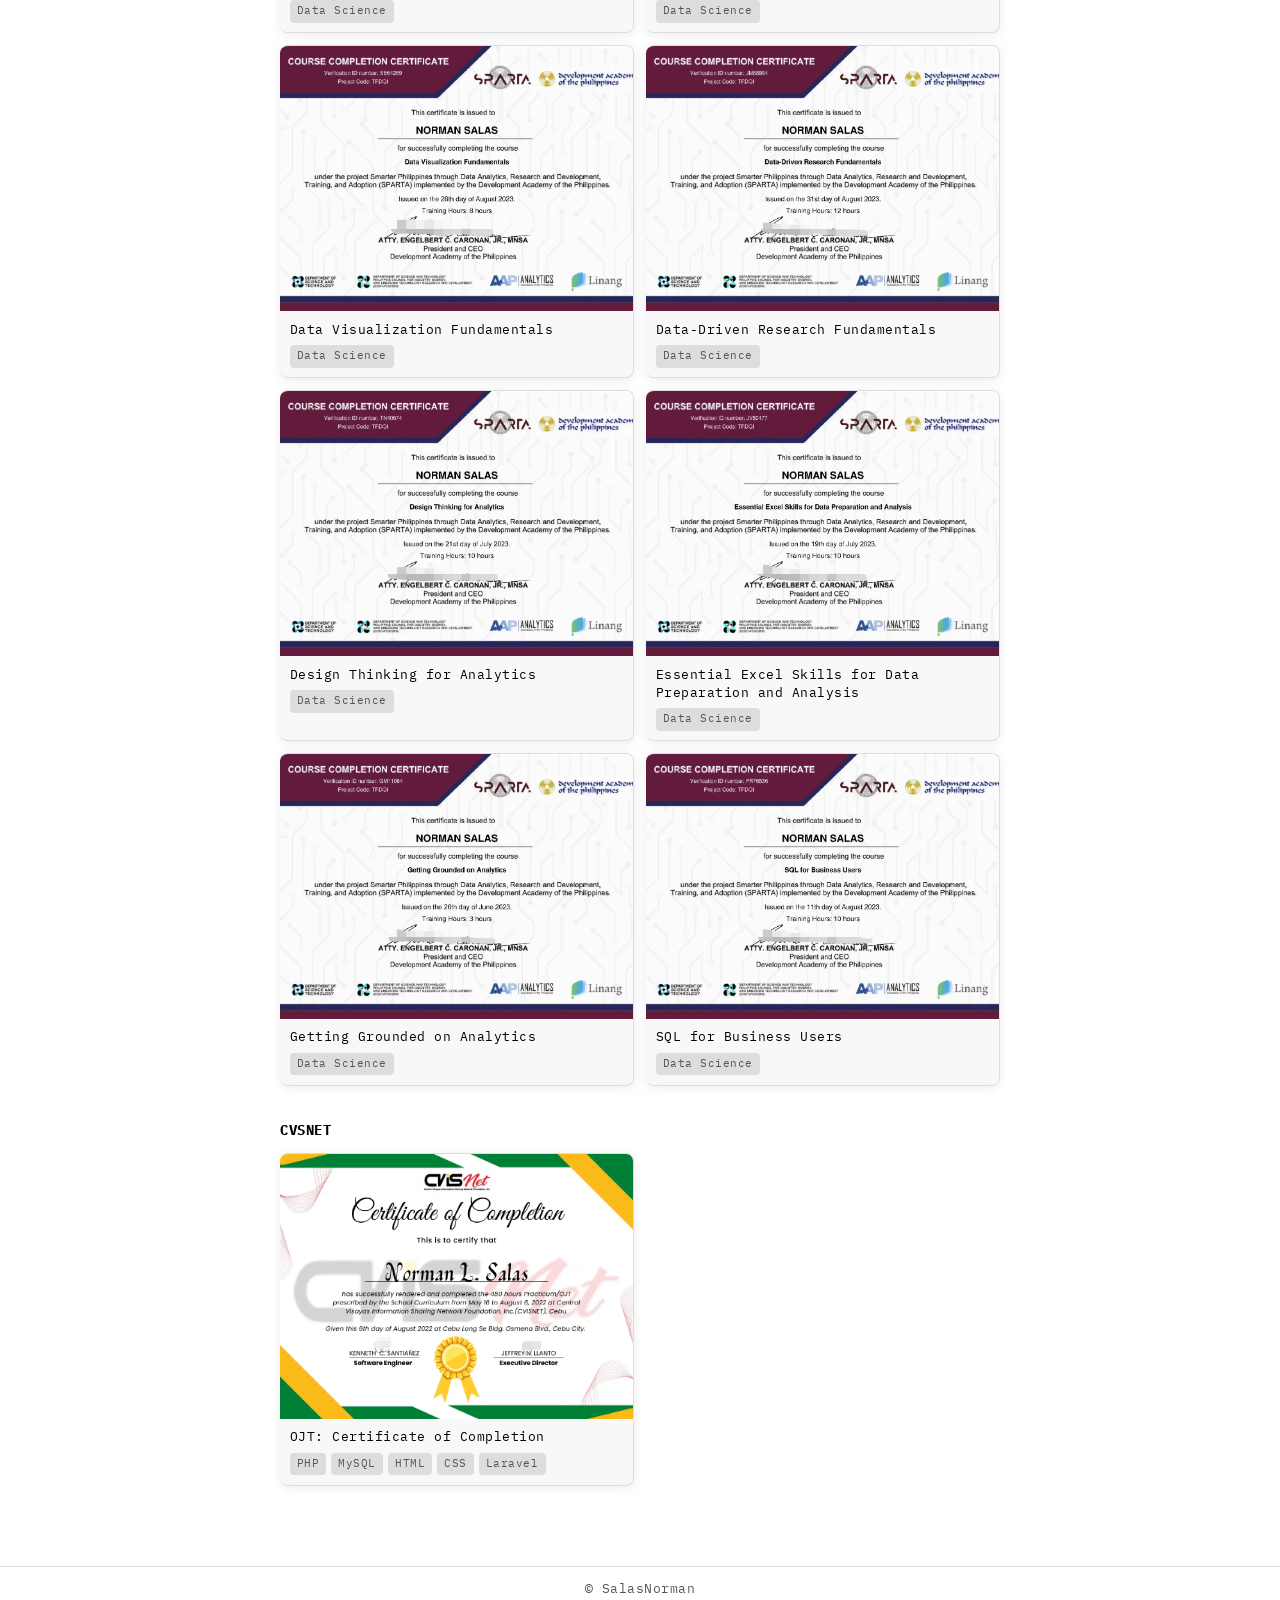
==== commit 84f4e4c8: "feat: add Trinkets page with simplified project cards (no actions)" ====
--- a/certificates.html
+++ b/certificates.html
@@ -30,6 +30,7 @@
           <a href="index.html">Home</a>
           <a href="resume.html">Resume</a>
           <a href="projects.html">Projects</a>
+          <a href="trinkets.html">Trinkets</a>
           <a href="certificates.html" class="active">Certificates</a>
         </div>
         <button id="theme-toggle" class="theme-toggle" aria-label="Toggle theme">
--- a/css/base.css
+++ b/css/base.css
@@ -22,7 +22,8 @@
   --divider: #333333;
   --header-bg: #0a0a0a;
   --card-bg: #111111;
-  --shadow: 0 2px 12px rgba(0,0,0,0.3);
+  --shadow: 0 2px 12px rgba(255,255,255,0.06);
+  --shadow-hover: 0 4px 20px rgba(255,255,255,0.2);
 }
 
 .card {
@@ -35,7 +36,7 @@
 
 .card:hover {
   transform: scale(1.03);
-  box-shadow: 0 4px 20px rgba(0, 0, 0, 0.4);
+  box-shadow: var(--shadow-hover);
 }
 
 body.light {
@@ -47,6 +48,7 @@
   --header-bg: #f5f5f5;
   --card-bg: #f8f8f8;
   --shadow: 0 2px 12px rgba(0,0,0,0.08);
+  --shadow-hover: 0 4px 20px rgba(0,0,0,0.15);
 }
 
 * {
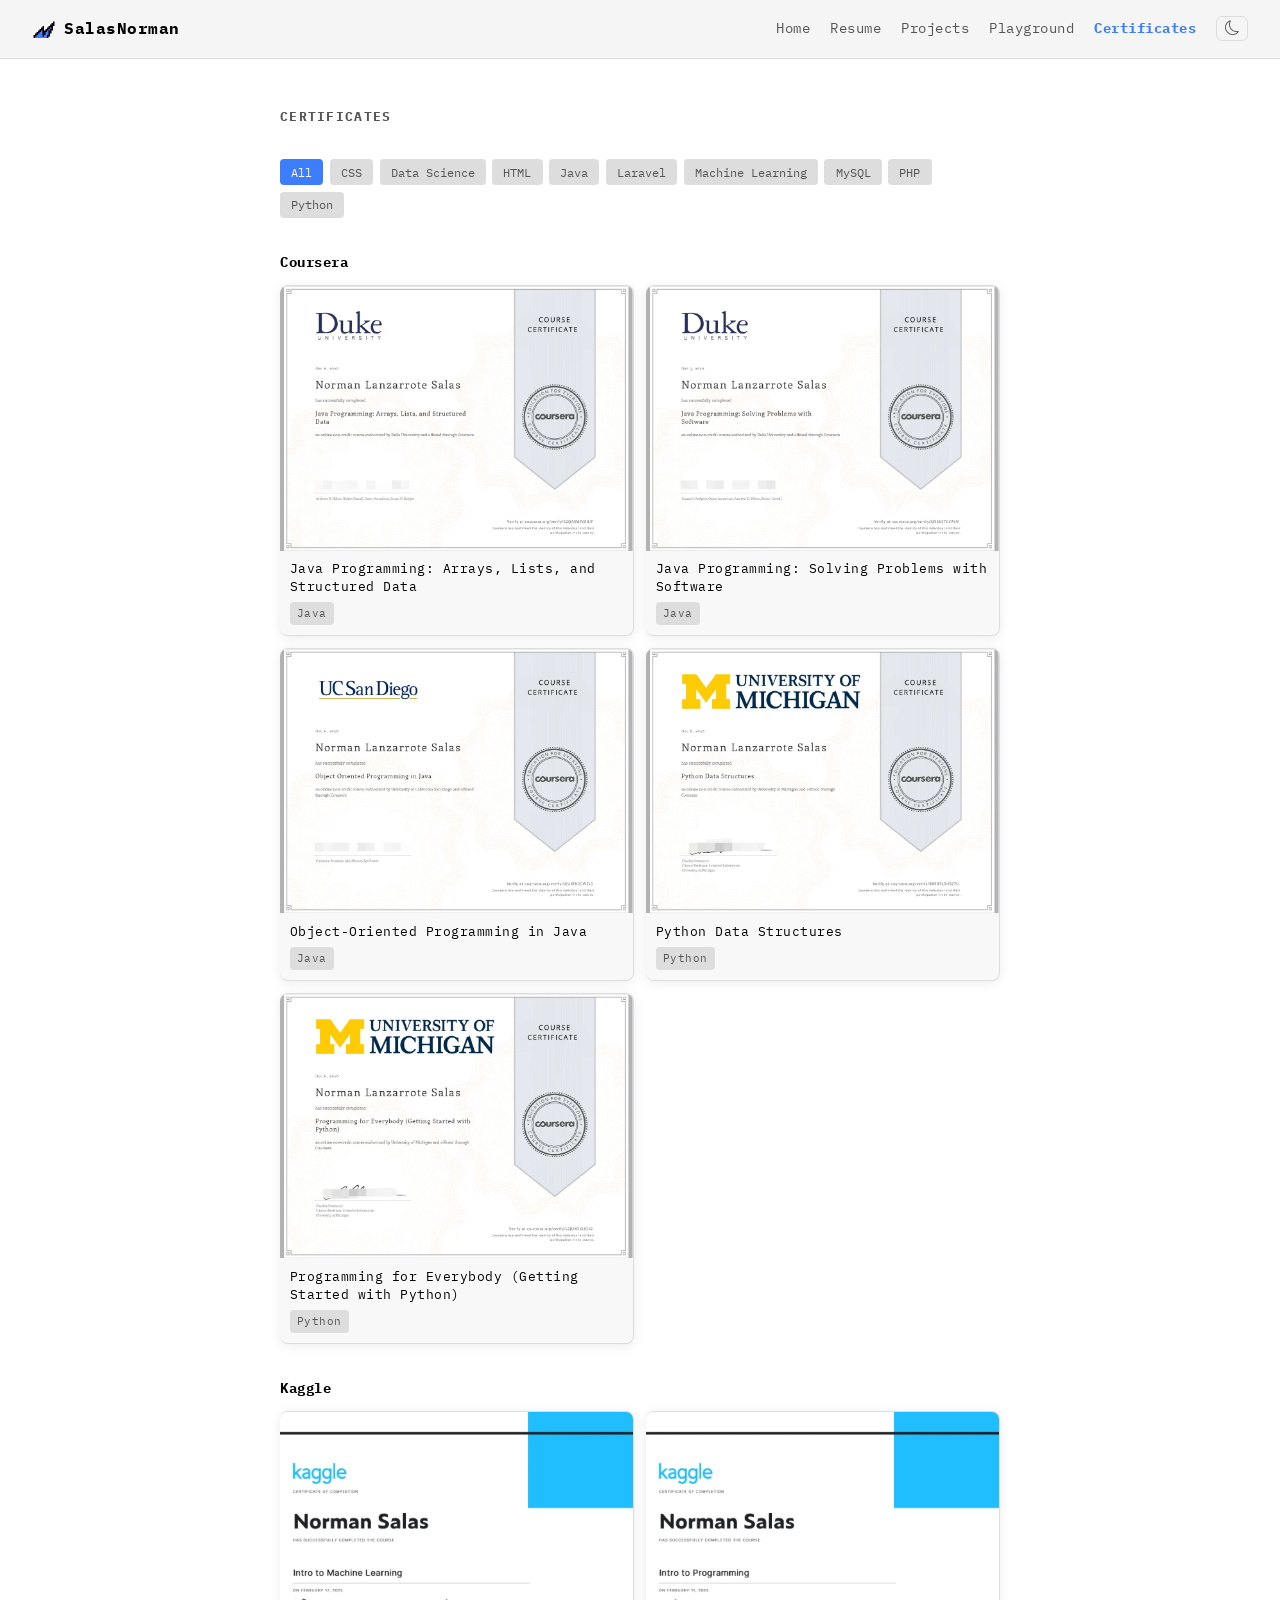
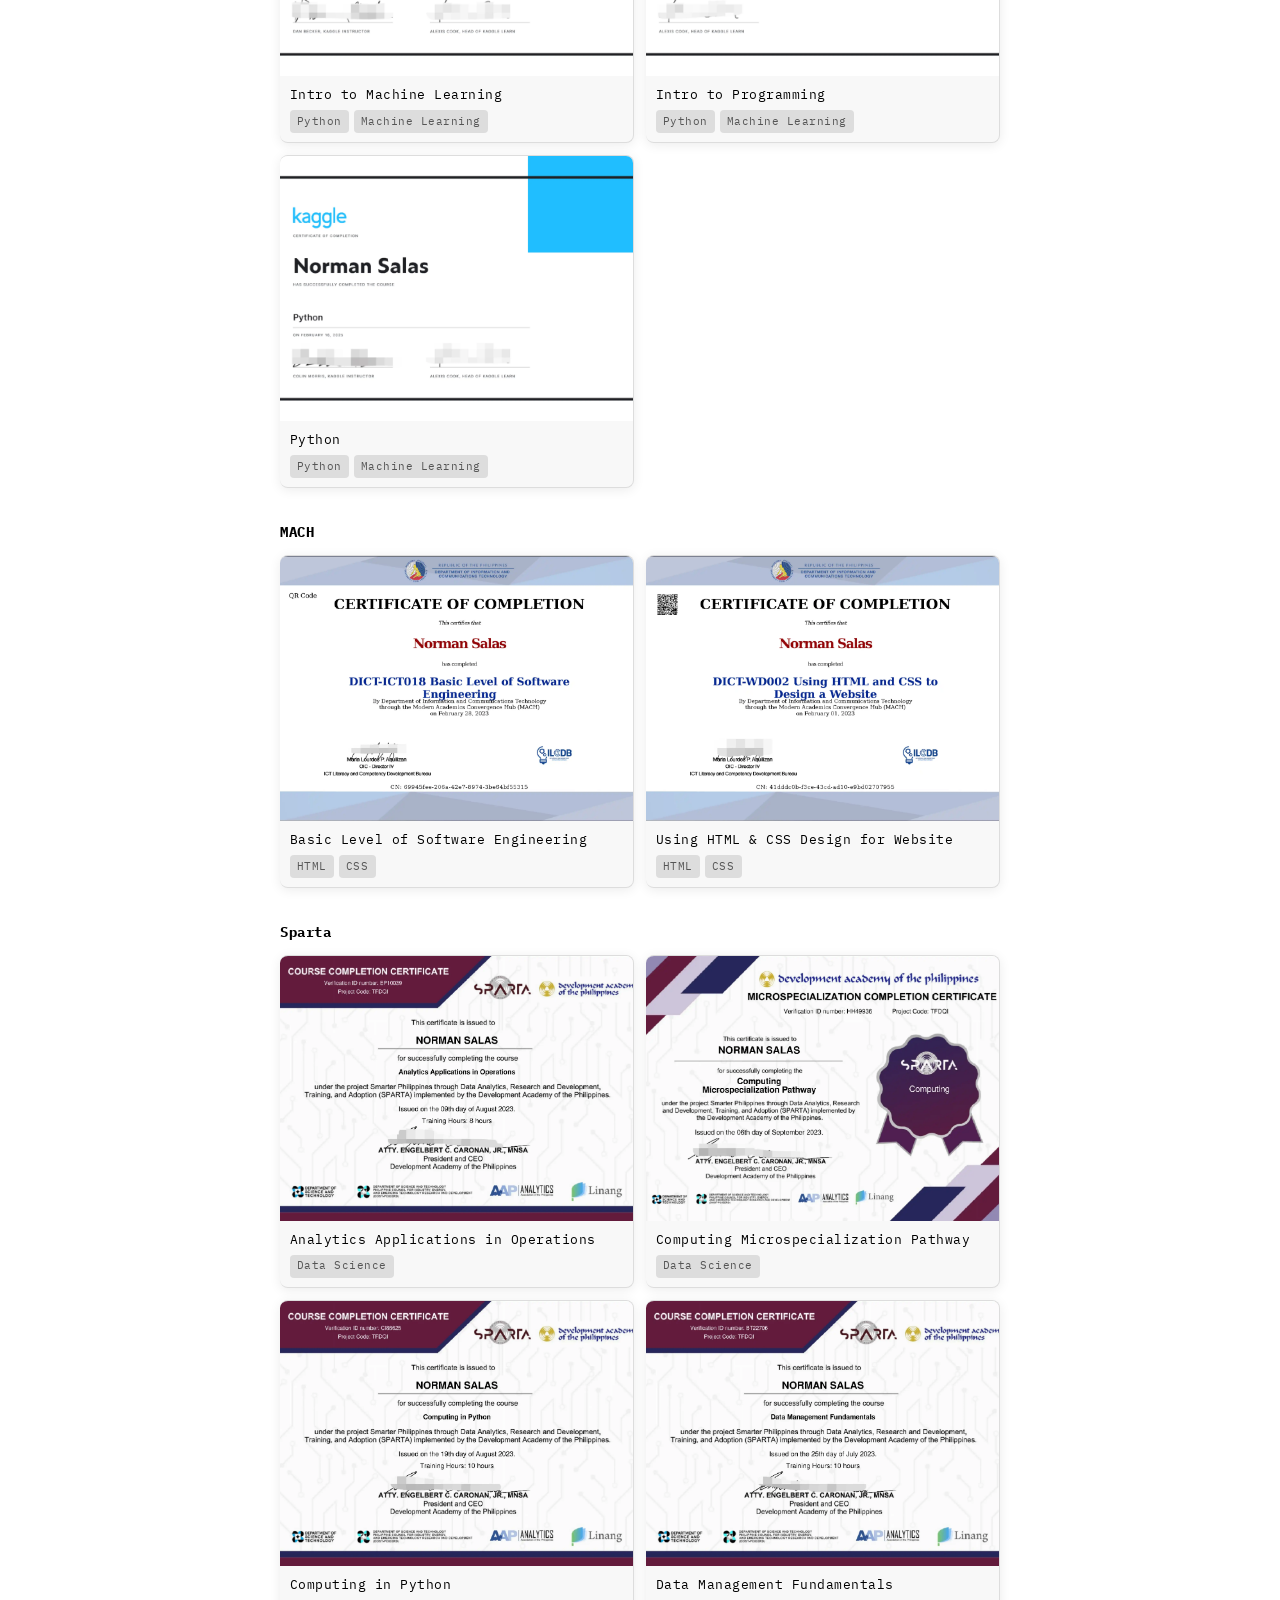
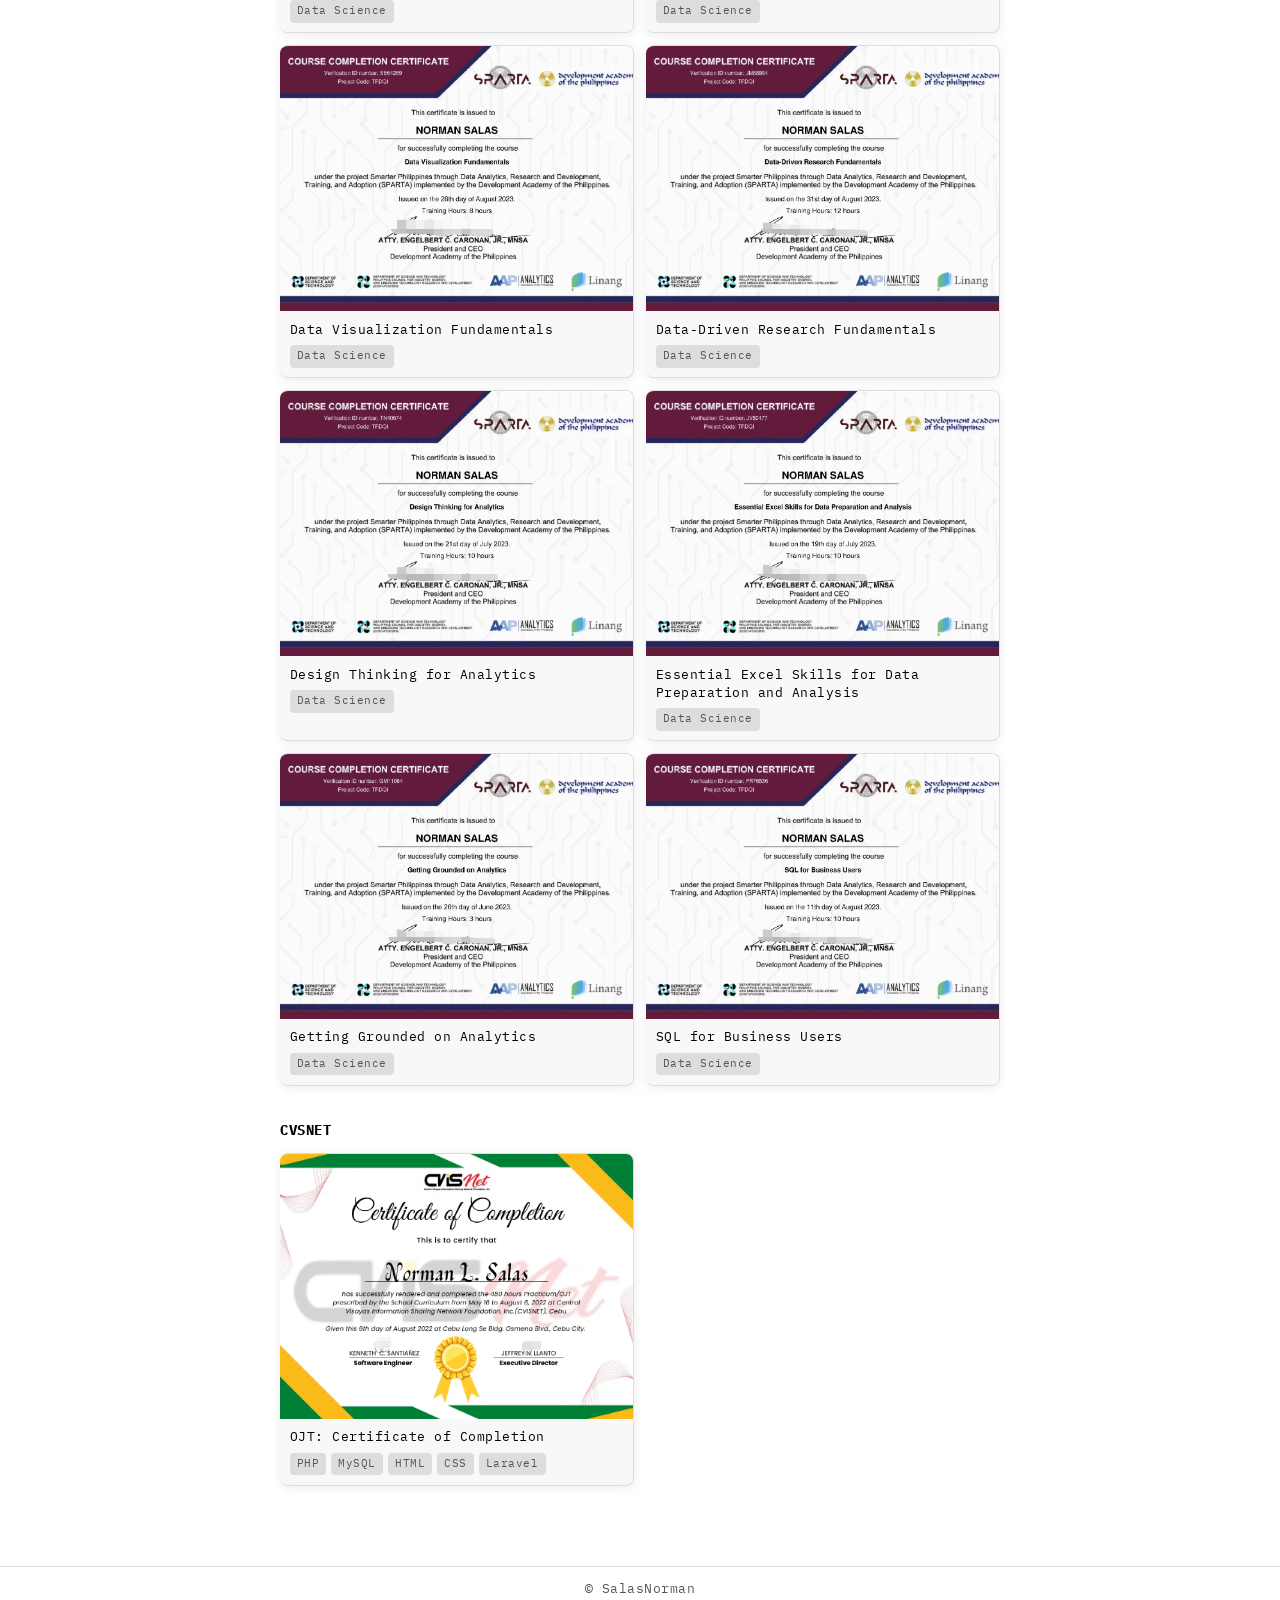
==== commit 5a5c605f: "feat: replace Trinkets with Playground — Text Formatter, Offline Notepad, Case Converter removed" ====
--- a/certificates.html
+++ b/certificates.html
@@ -30,7 +30,7 @@
           <a href="index.html">Home</a>
           <a href="resume.html">Resume</a>
           <a href="projects.html">Projects</a>
-          <a href="trinkets.html">Trinkets</a>
+          <a href="playground.html">Playground</a>
           <a href="certificates.html" class="active">Certificates</a>
         </div>
         <button id="theme-toggle" class="theme-toggle" aria-label="Toggle theme">
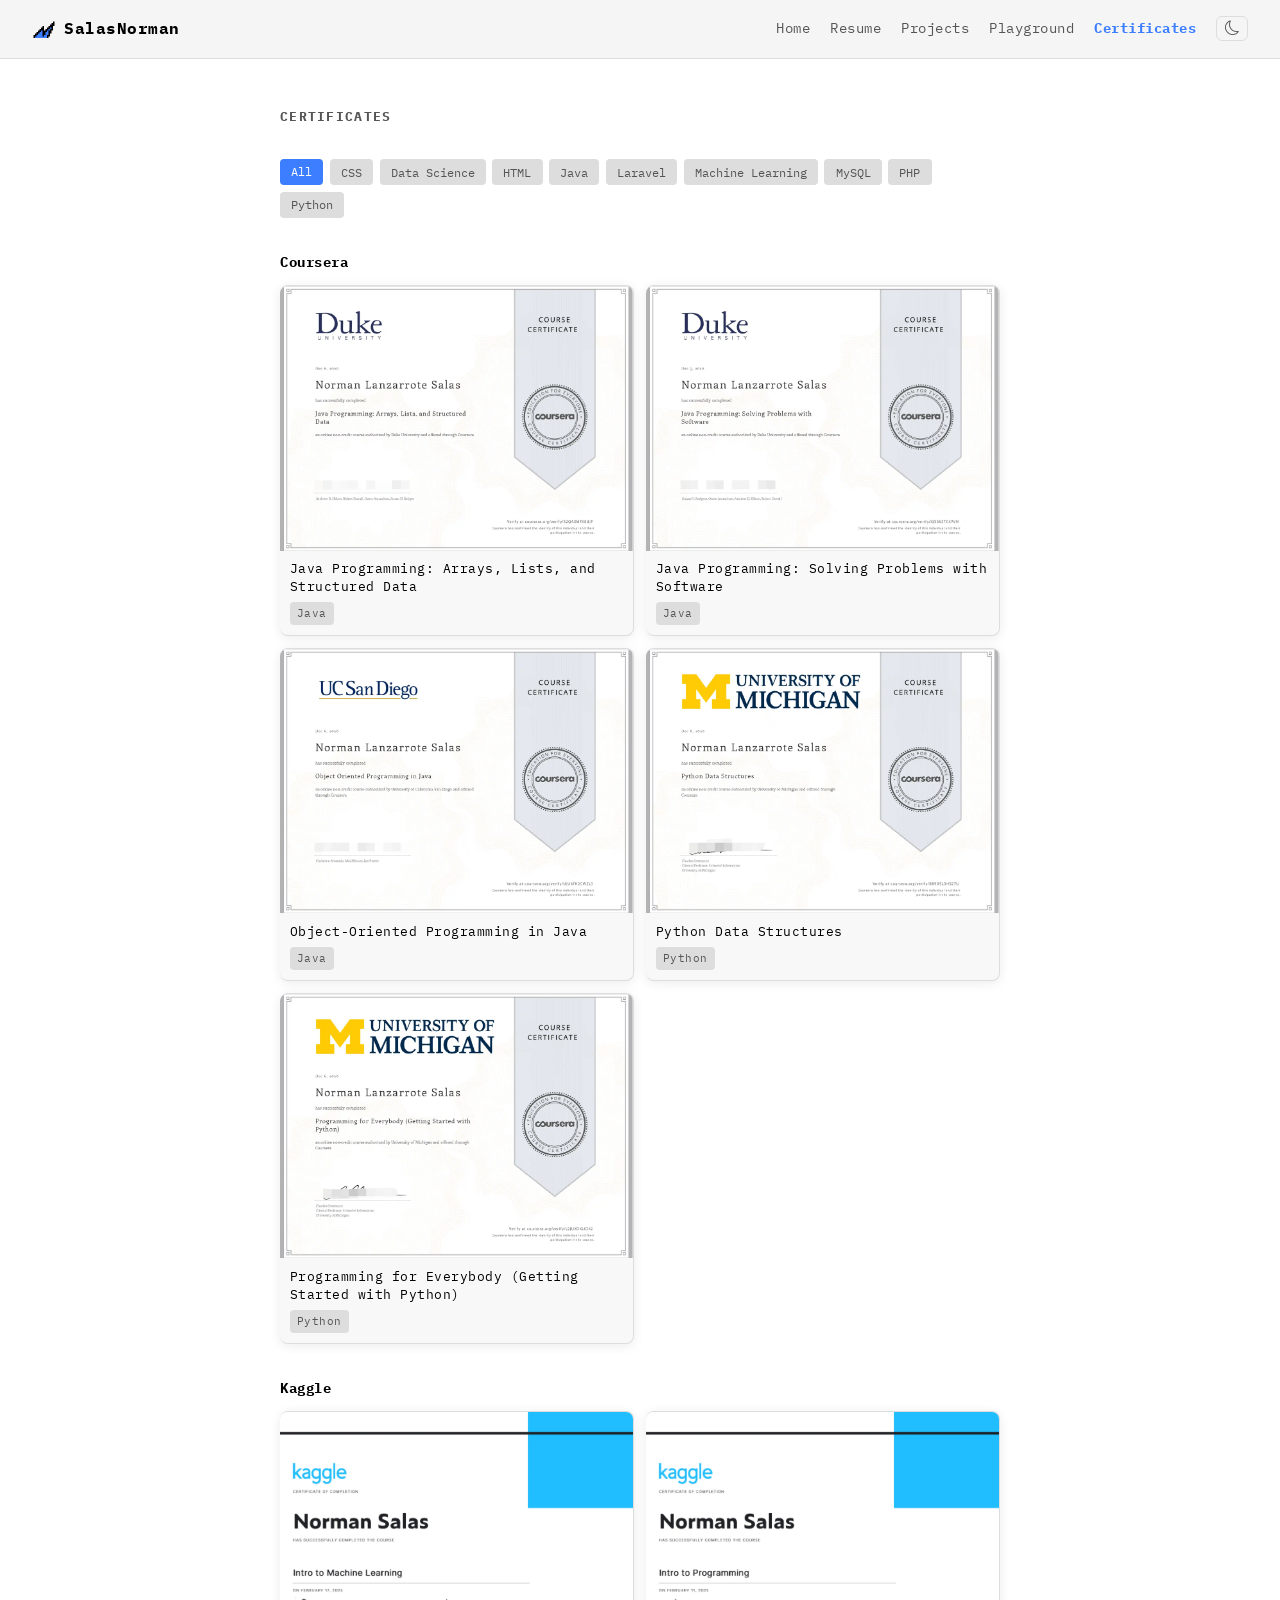
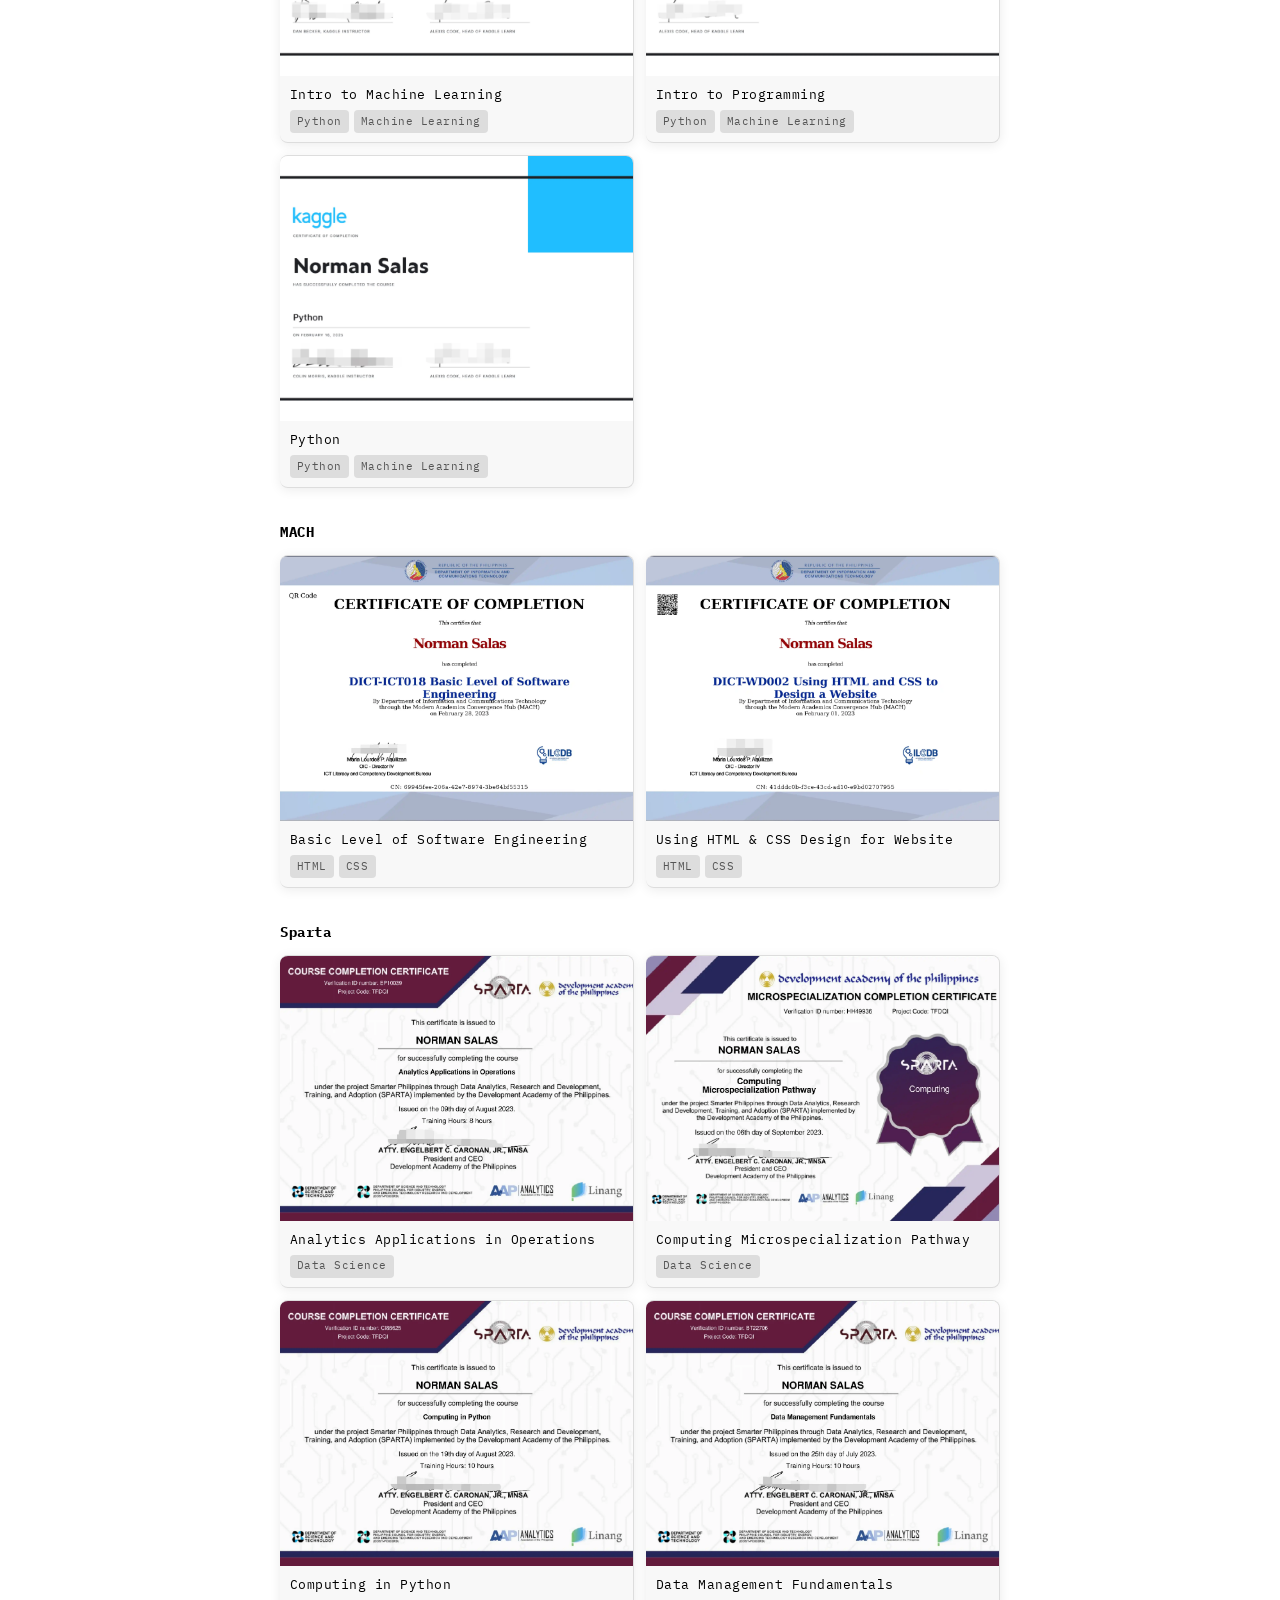
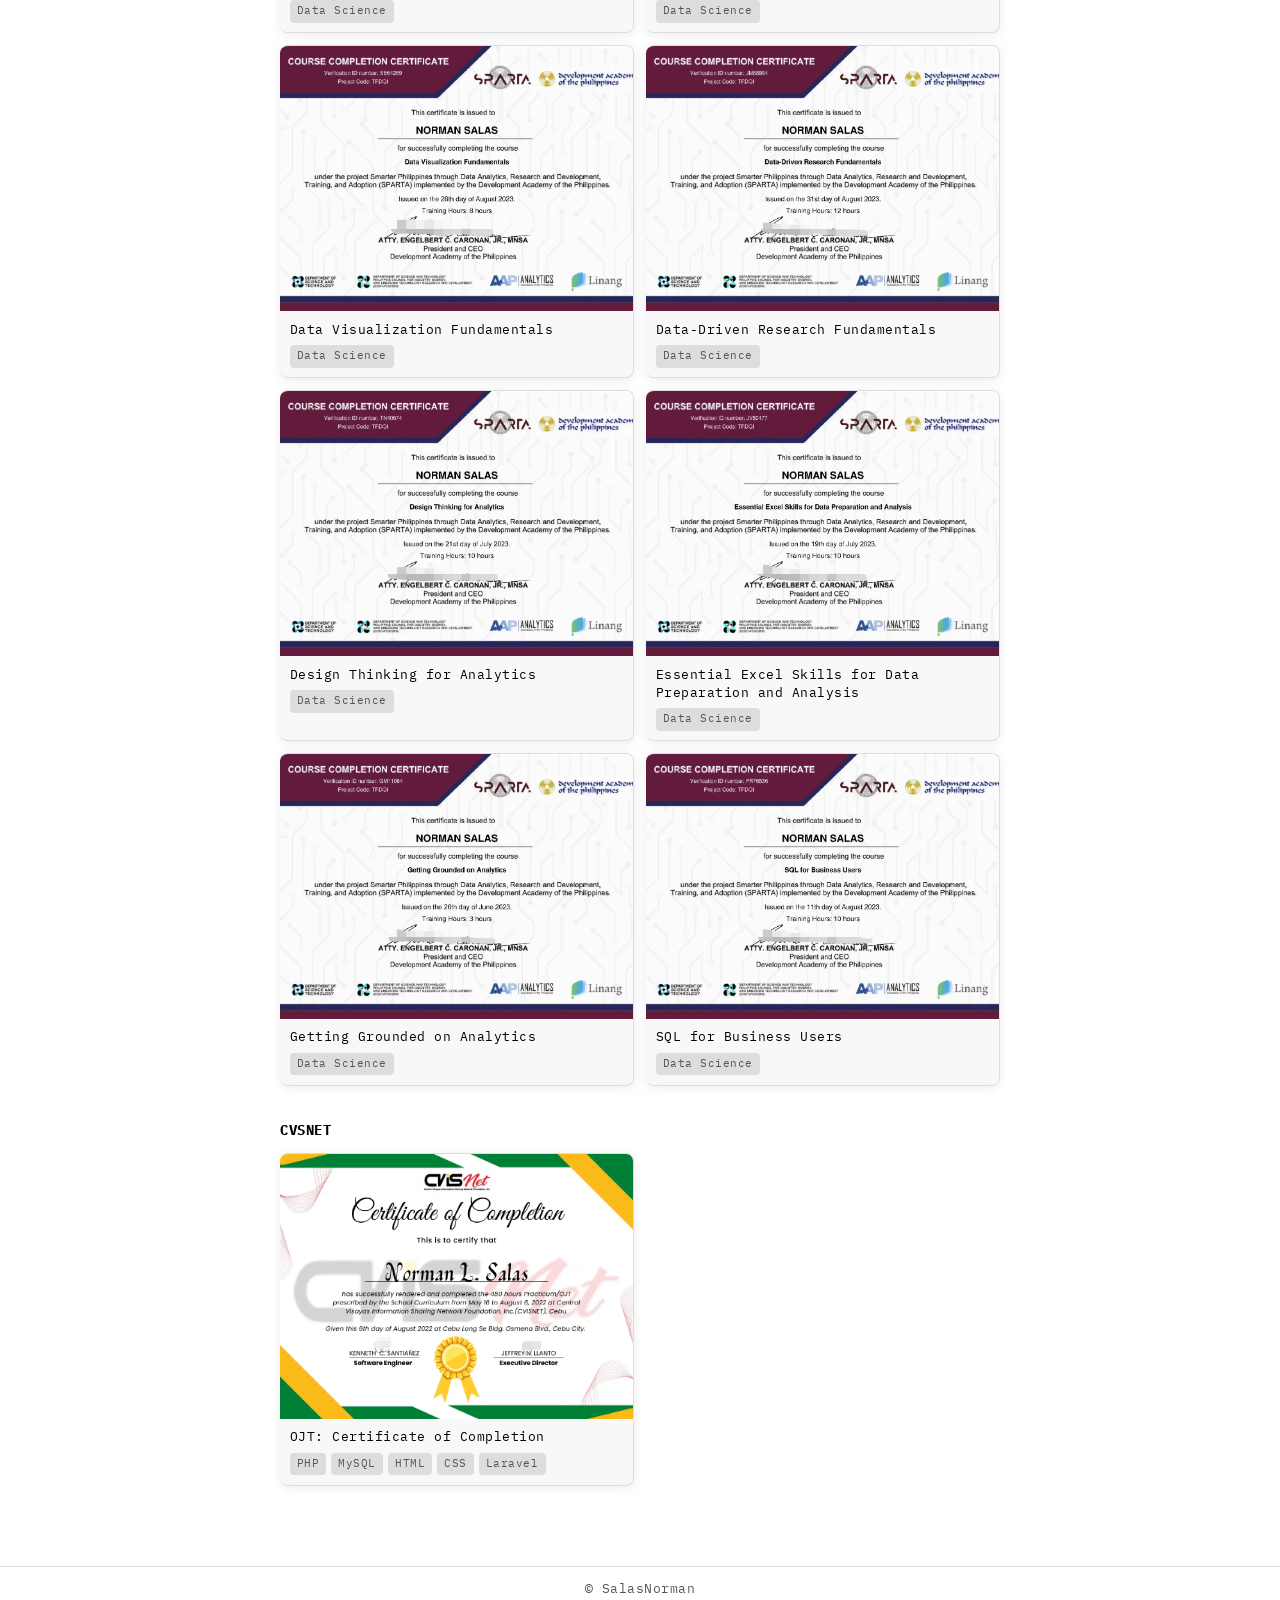
==== commit 6c25c9f2: "refactor: render shared header/footer via js/layout.js" ====
--- a/certificates.html
+++ b/certificates.html
@@ -20,27 +20,7 @@
     />
   </head>
   <body>
-    <header class="header">
-      <a href="index.html" class="header__logo">
-        <img src="assets/images/favicon.png" alt="" class="header__logo-icon" />
-        SalasNorman
-      </a>
-      <nav class="header__nav">
-        <div class="header__nav-links">
-          <a href="index.html">Home</a>
-          <a href="resume.html">Resume</a>
-          <a href="projects.html">Projects</a>
-          <a href="playground.html">Playground</a>
-          <a href="certificates.html" class="active">Certificates</a>
-        </div>
-        <button id="theme-toggle" class="theme-toggle" aria-label="Toggle theme">
-          <i id="toggle-icon" class="bi bi-sun"></i>
-        </button>
-        <button class="hamburger" id="hamburger" aria-label="Menu">
-          <i class="bi bi-list"></i>
-        </button>
-      </nav>
-    </header>
+    <header id="site-header" class="header"></header>
 
     <div class="layout">
       <div class="layout__inner layout__inner--wide">
@@ -54,7 +34,7 @@
       <img id="lightbox-img" class="lightbox__image" alt="" />
     </div>
 
-    <footer class="footer">&copy; SalasNorman</footer>
+    <footer id="site-footer" class="footer"></footer>
     <script type="module" src="js/main.js"></script>
   </body>
 </html>
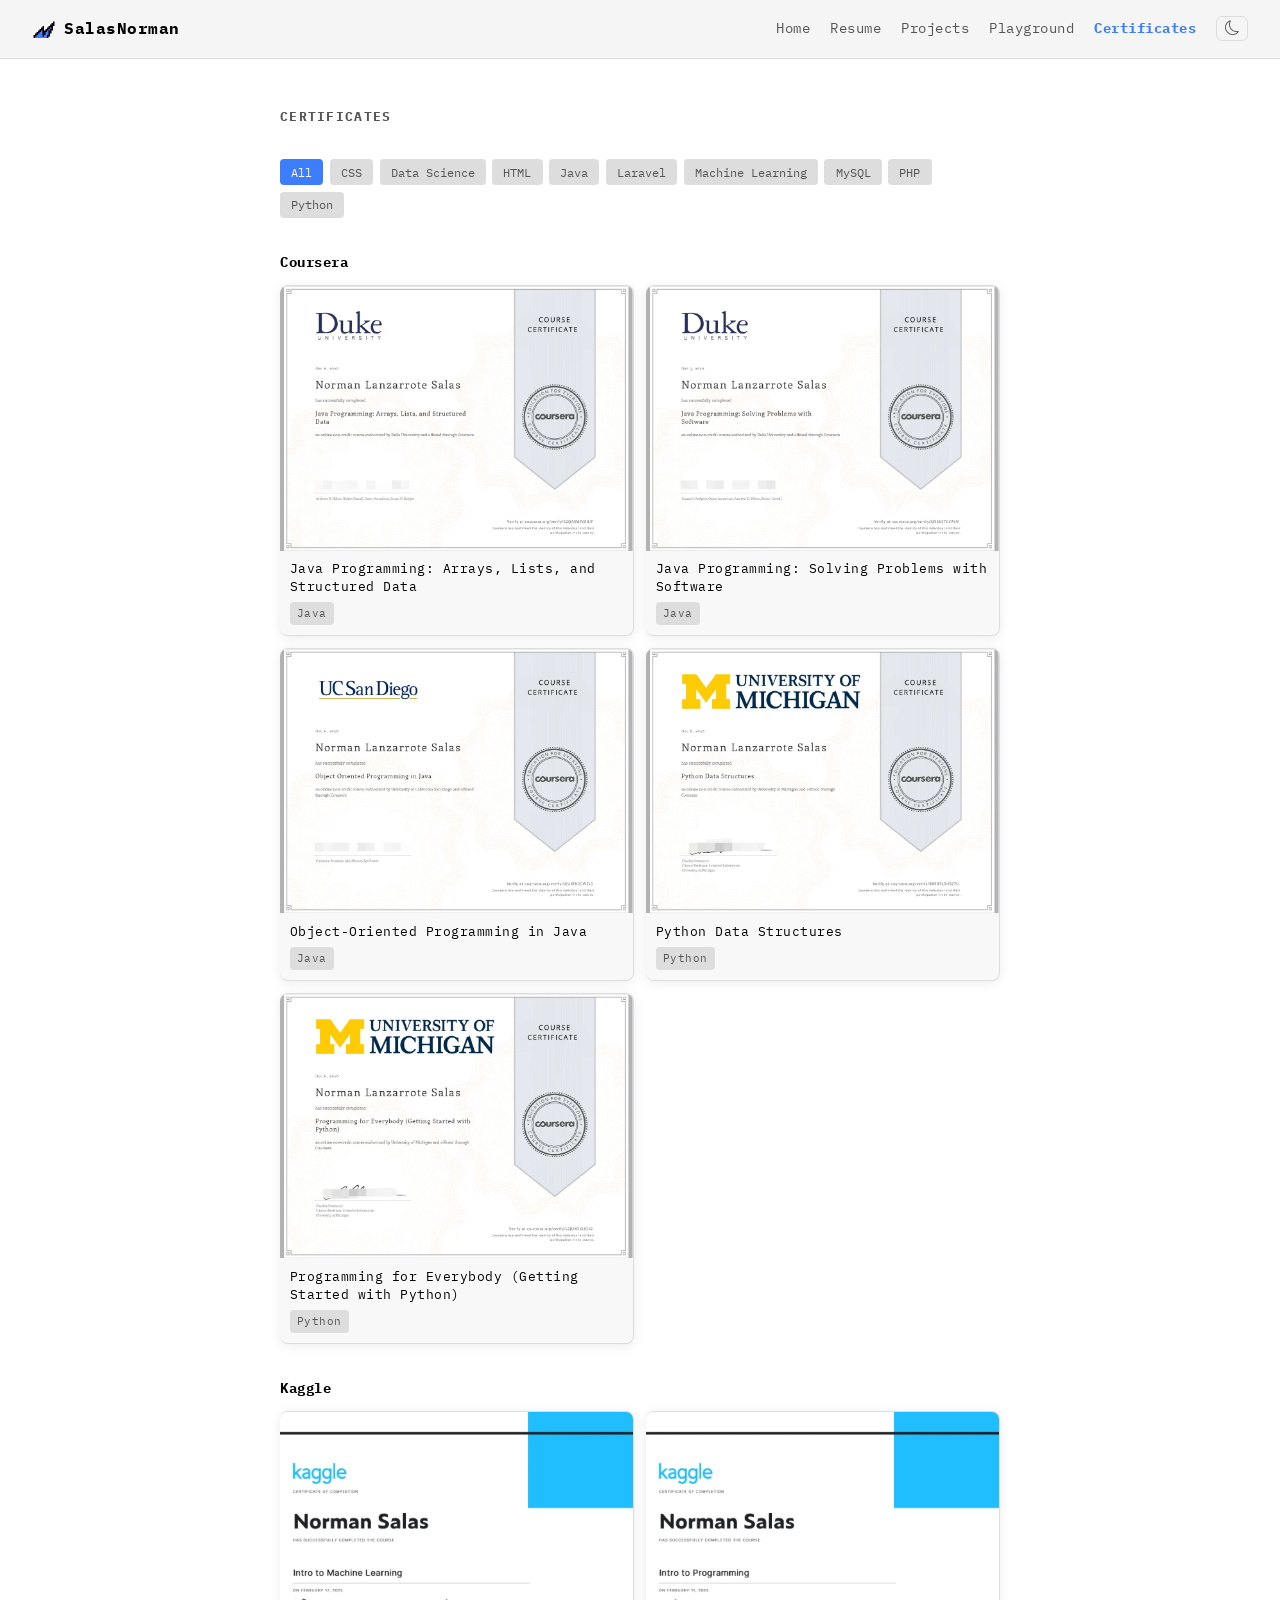
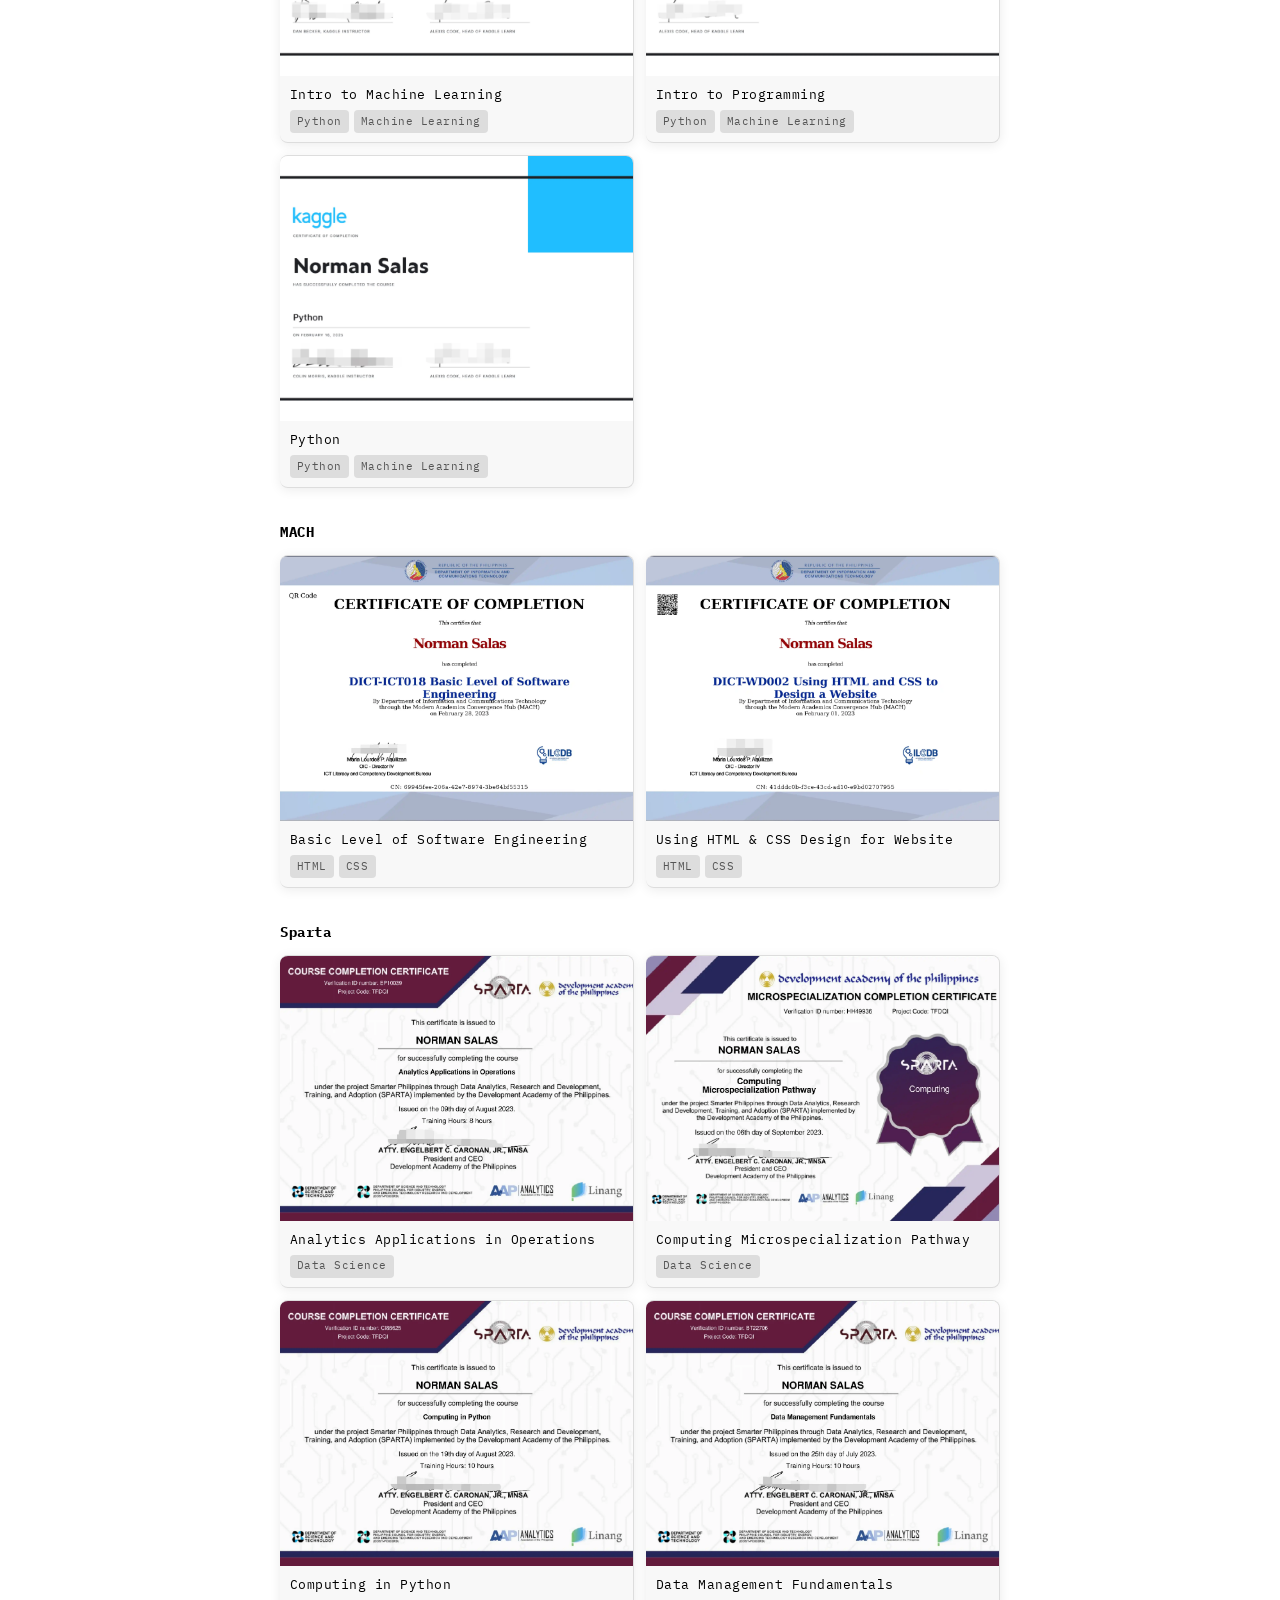
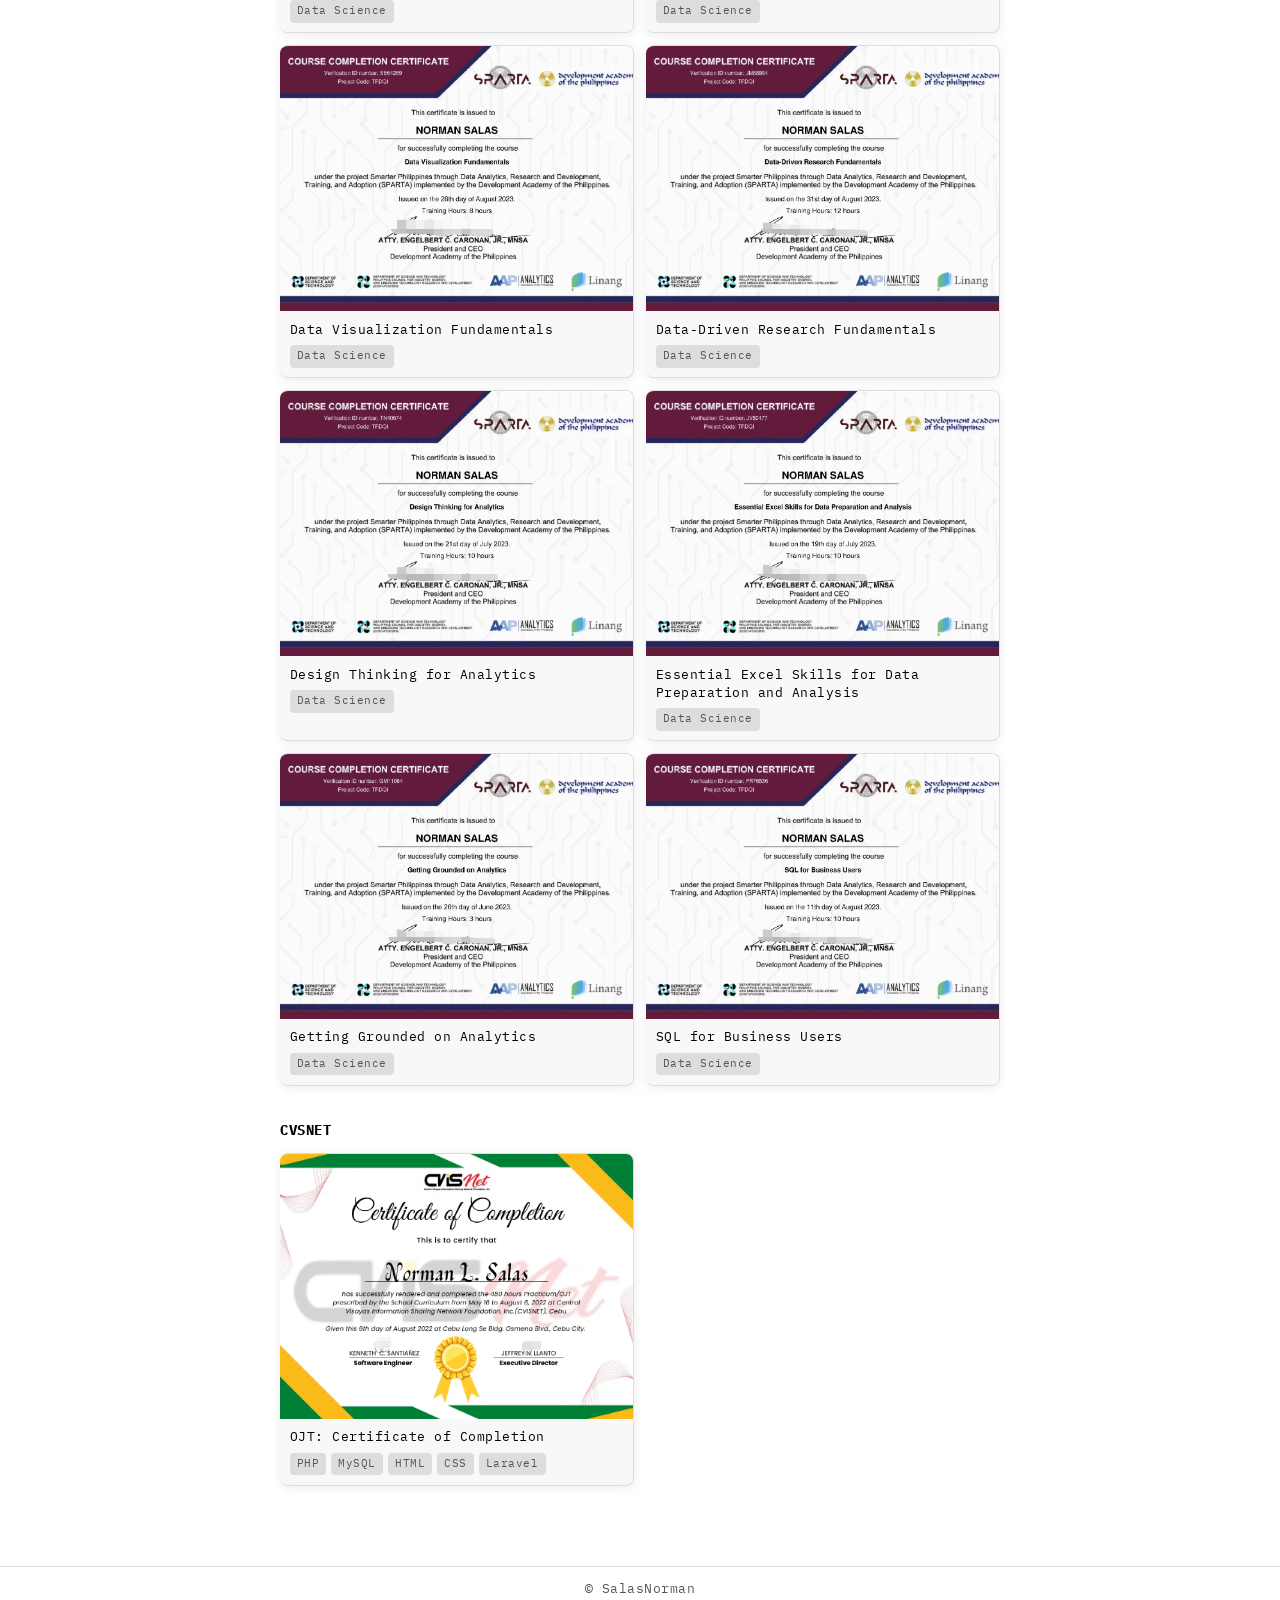
==== commit 101a6f6f: "refactor: reorganize js and css directories" ====
--- a/certificates.html
+++ b/certificates.html
@@ -13,7 +13,7 @@
     <link rel="stylesheet" href="css/layout.css" />
     <link rel="stylesheet" href="css/header.css" />
     <link rel="stylesheet" href="css/footer.css" />
-    <link rel="stylesheet" href="css/certificates.css" />
+    <link rel="stylesheet" href="css/pages/certificates.css" />
     <link
       rel="stylesheet"
       href="https://cdn.jsdelivr.net/npm/bootstrap-icons@1.13.1/font/bootstrap-icons.min.css"
--- a/css/pages/certificates.css
+++ b/css/pages/certificates.css
@@ -0,0 +1,136 @@
+.certificates__title {
+  font-size: 0.8rem;
+  text-transform: uppercase;
+  letter-spacing: 0.1em;
+  color: var(--text-subtle);
+  margin-bottom: 1.5rem;
+}
+
+.certificates__group {
+  margin-bottom: 2rem;
+}
+
+.certificates__org-title {
+  font-size: 0.9rem;
+  font-weight: 700;
+  margin-bottom: 0.75rem;
+  color: var(--text);
+}
+
+.certificates__grid {
+  display: grid;
+  grid-template-columns: repeat(2, 1fr);
+  gap: 0.75rem;
+}
+
+.certificate {
+  border: 1px solid var(--divider);
+  border-left: none;
+  overflow: hidden;
+  transition: border-color 0.2s;
+}
+
+.certificate:hover {
+  border-color: var(--accent);
+}
+
+.certificate__image {
+  width: 100%;
+  display: block;
+  cursor: pointer;
+  aspect-ratio: 4 / 3;
+  object-fit: cover;
+}
+
+.certificate__info {
+  padding: 0.6rem;
+}
+
+.certificate__name {
+  font-size: 0.8rem;
+  font-weight: 400;
+  line-height: 1.4;
+  margin-bottom: 0.4rem;
+}
+
+/* Filter bar */
+.certificates__filter {
+  position: sticky;
+  top: 0;
+  z-index: 10;
+  display: flex;
+  flex-wrap: wrap;
+  gap: 0.4rem;
+  margin-bottom: 1.5rem;
+  padding: 0.5rem 0;
+  background: var(--bg);
+}
+
+.certificates__filter-btn {
+  background: var(--divider);
+  border: none;
+  border-radius: 4px;
+  padding: 0.35rem 0.7rem;
+  font-size: 0.75rem;
+  font-family: inherit;
+  color: var(--text-subtle);
+  cursor: pointer;
+  transition: background 0.2s, color 0.2s;
+}
+
+.certificates__filter-btn:hover {
+  background: var(--accent);
+  color: #ffffff;
+}
+
+.certificates__filter-btn.active {
+  background: var(--accent);
+  color: #ffffff;
+}
+
+.certificate--hidden {
+  display: none;
+}
+
+.certificate__tags {
+  display: flex;
+  flex-wrap: wrap;
+  gap: 0.3rem;
+}
+
+.certificate__tag {
+  background: var(--divider);
+  padding: 0.15rem 0.45rem;
+  border-radius: 4px;
+  font-size: 0.7rem;
+  color: var(--text-subtle);
+}
+
+/* Lightbox */
+.lightbox {
+  display: none;
+  position: fixed;
+  inset: 0;
+  z-index: 1000;
+  background: rgba(0, 0, 0, 0.85);
+  justify-content: center;
+  align-items: center;
+  cursor: pointer;
+}
+
+.lightbox--open {
+  display: flex;
+}
+
+.lightbox__image {
+  max-width: 90vw;
+  max-height: 90vh;
+  object-fit: contain;
+  border-radius: 4px;
+}
+
+@media (max-width: 600px) {
+  .certificates__grid {
+    grid-template-columns: repeat(2, 1fr);
+  }
+}
